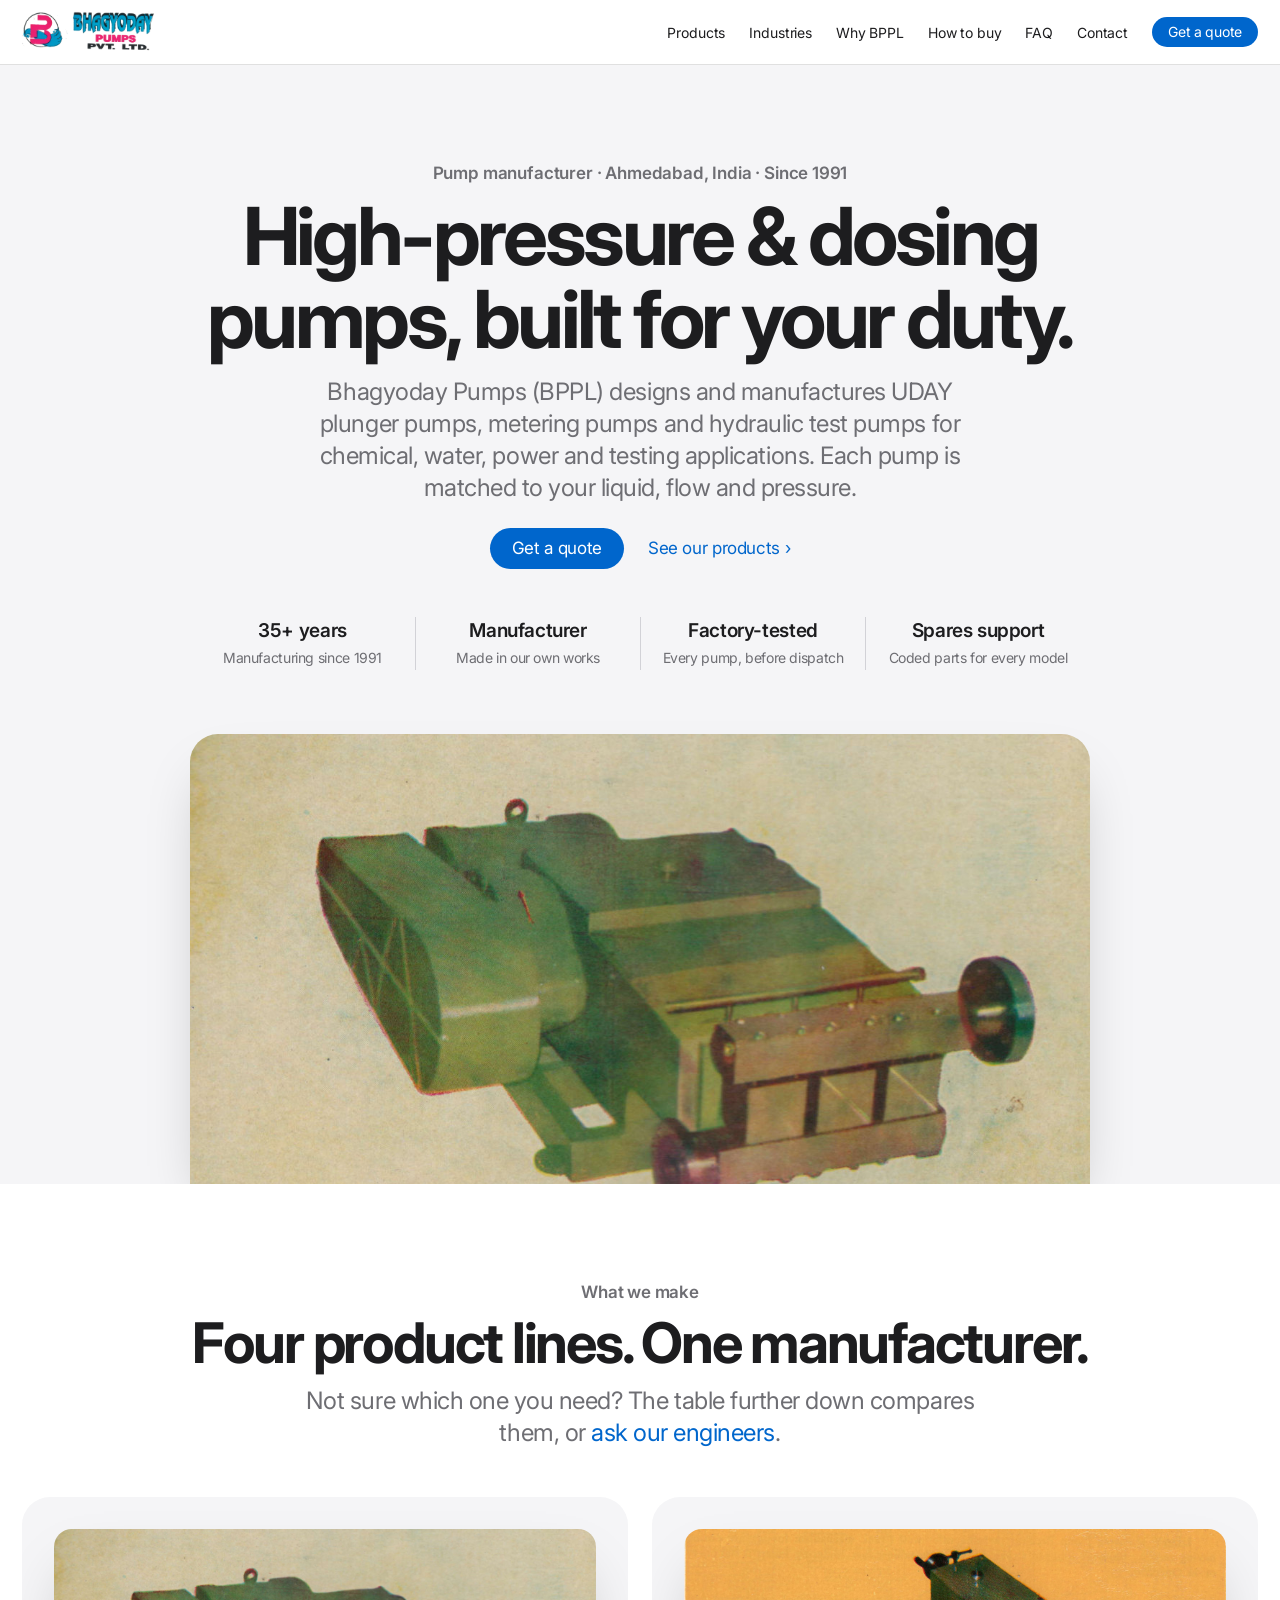
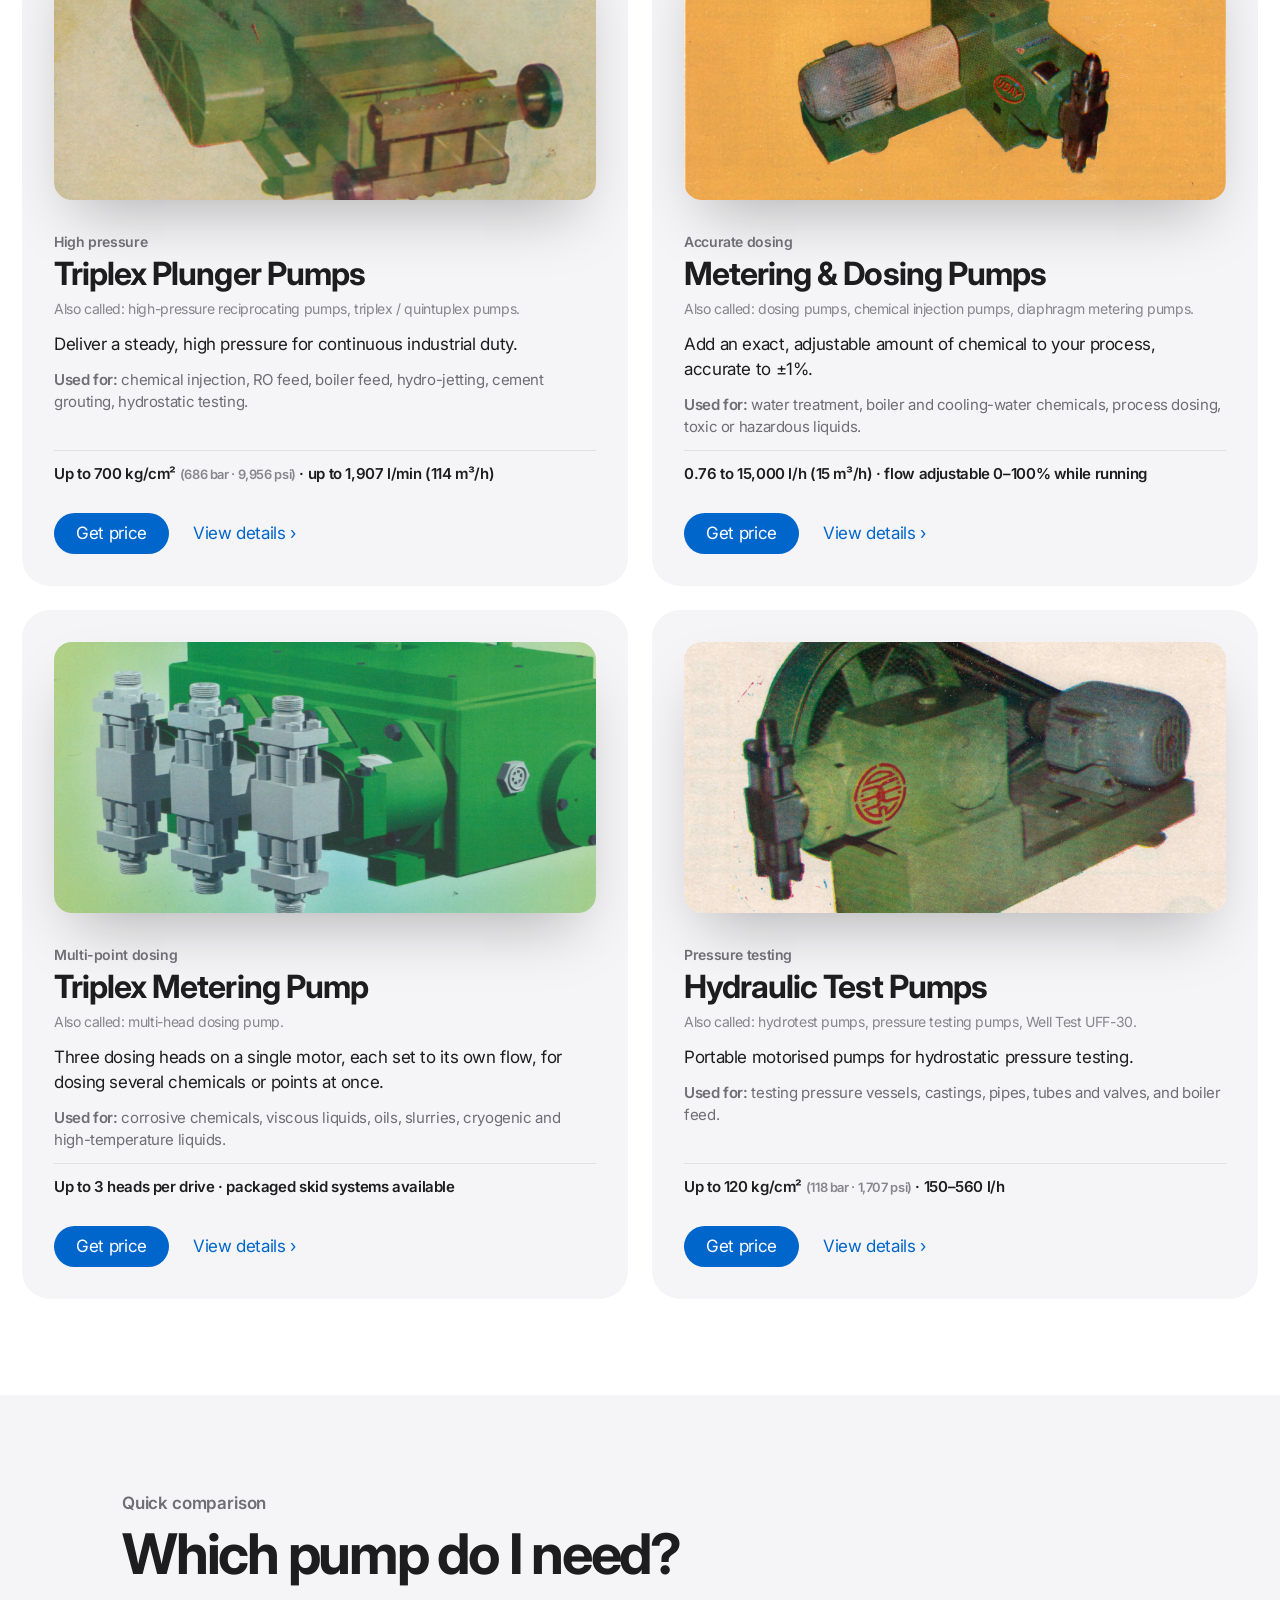
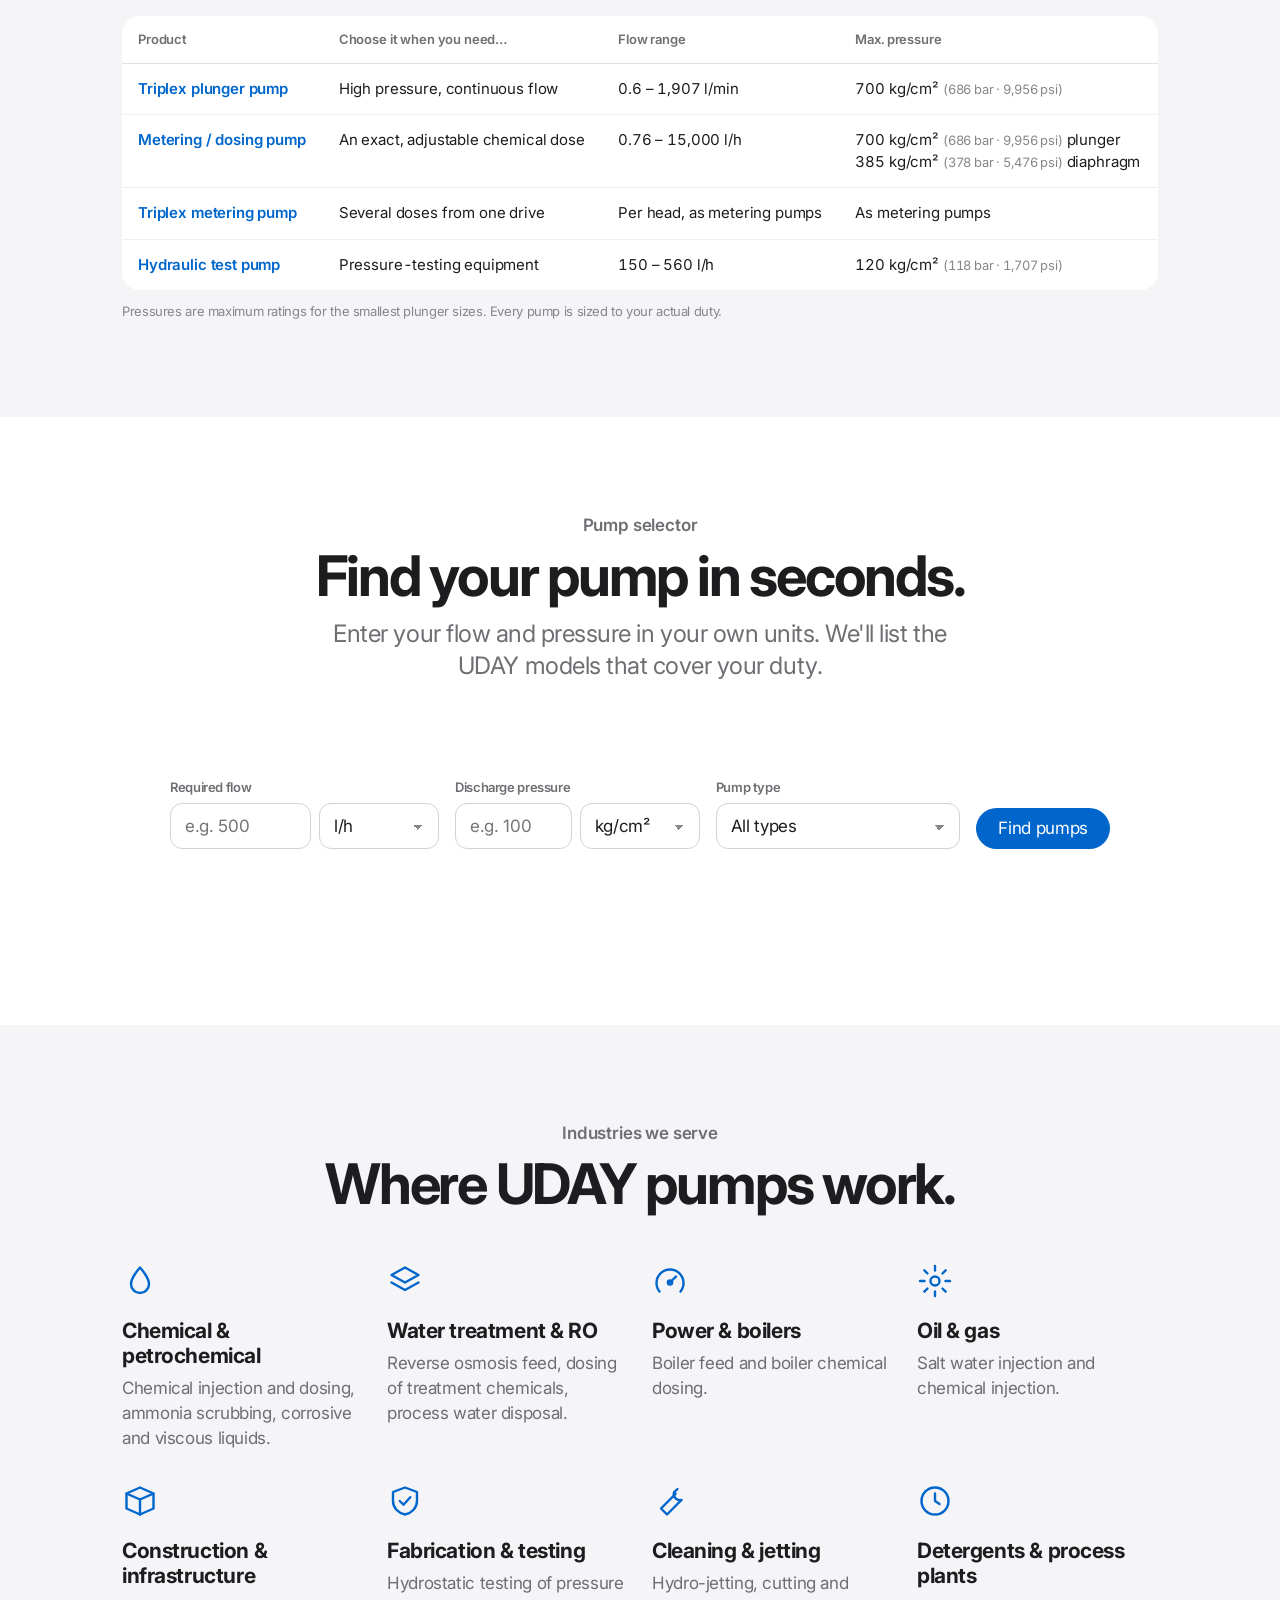
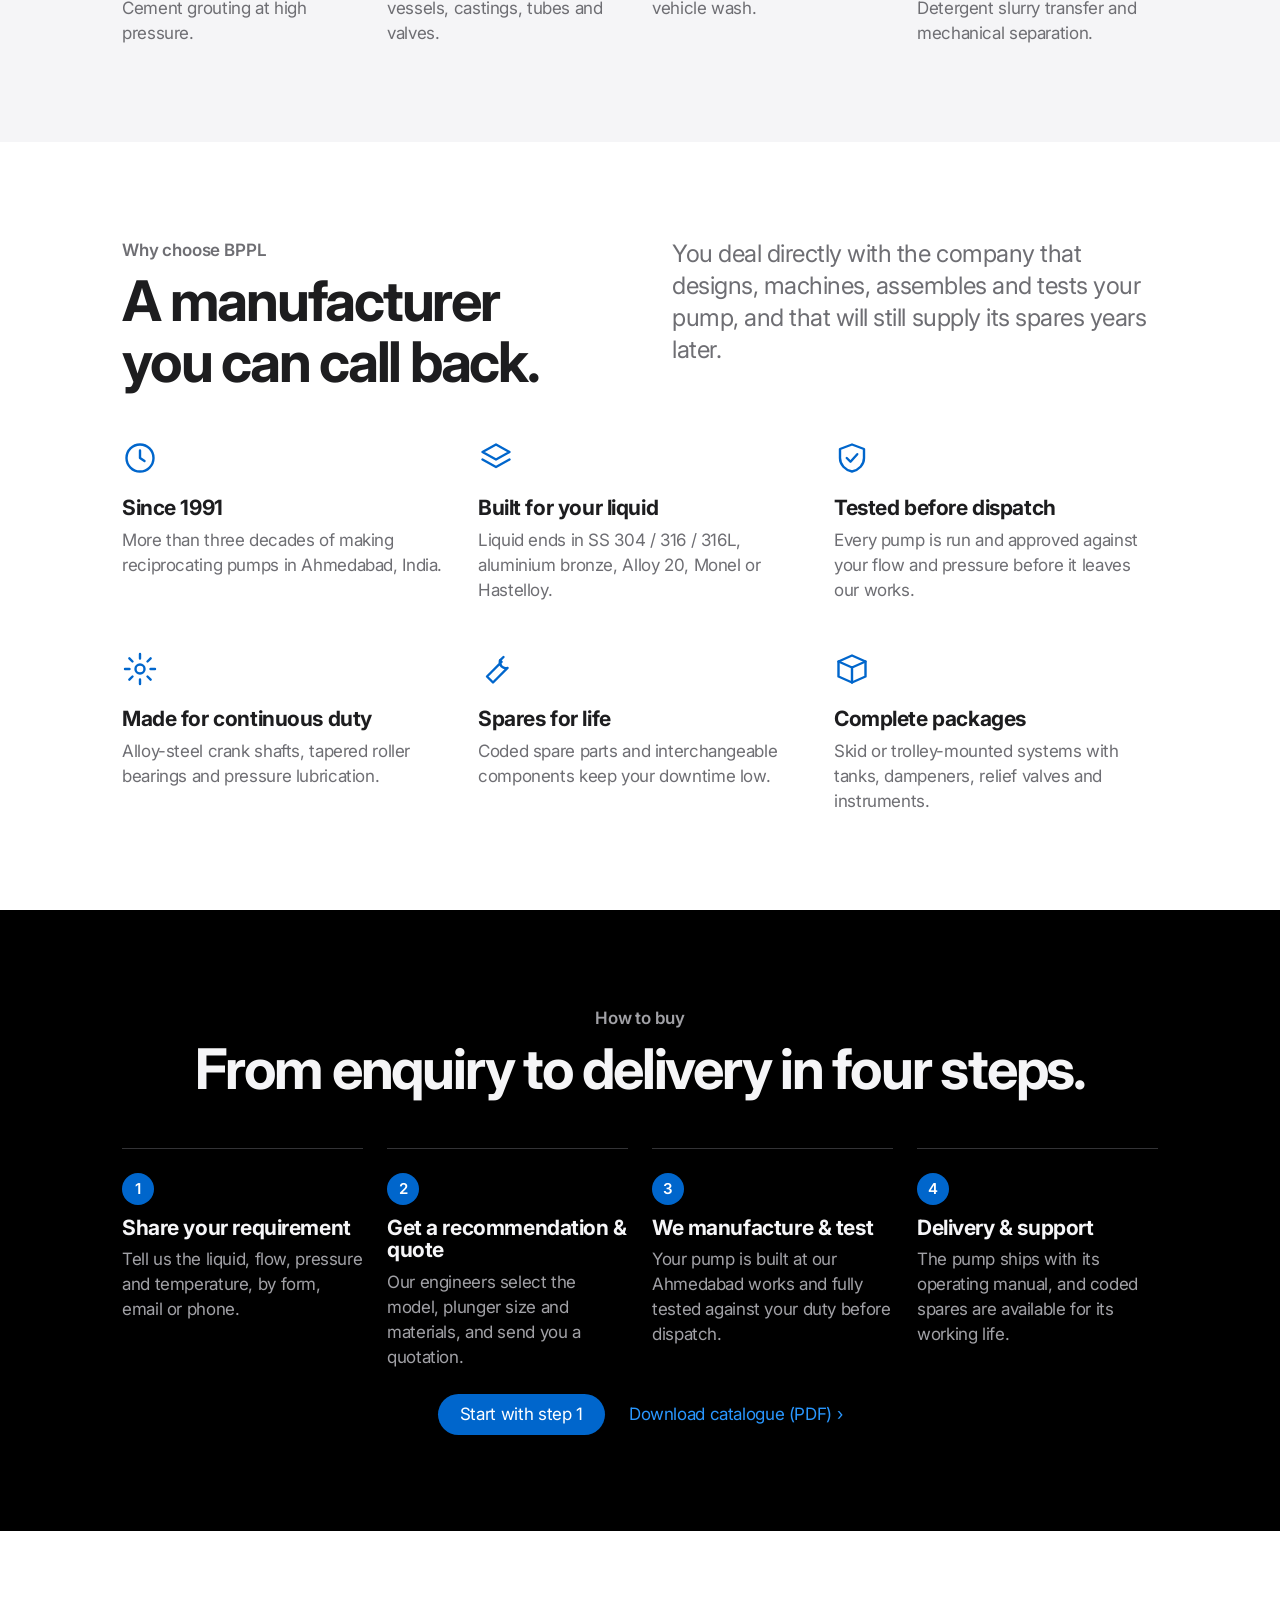
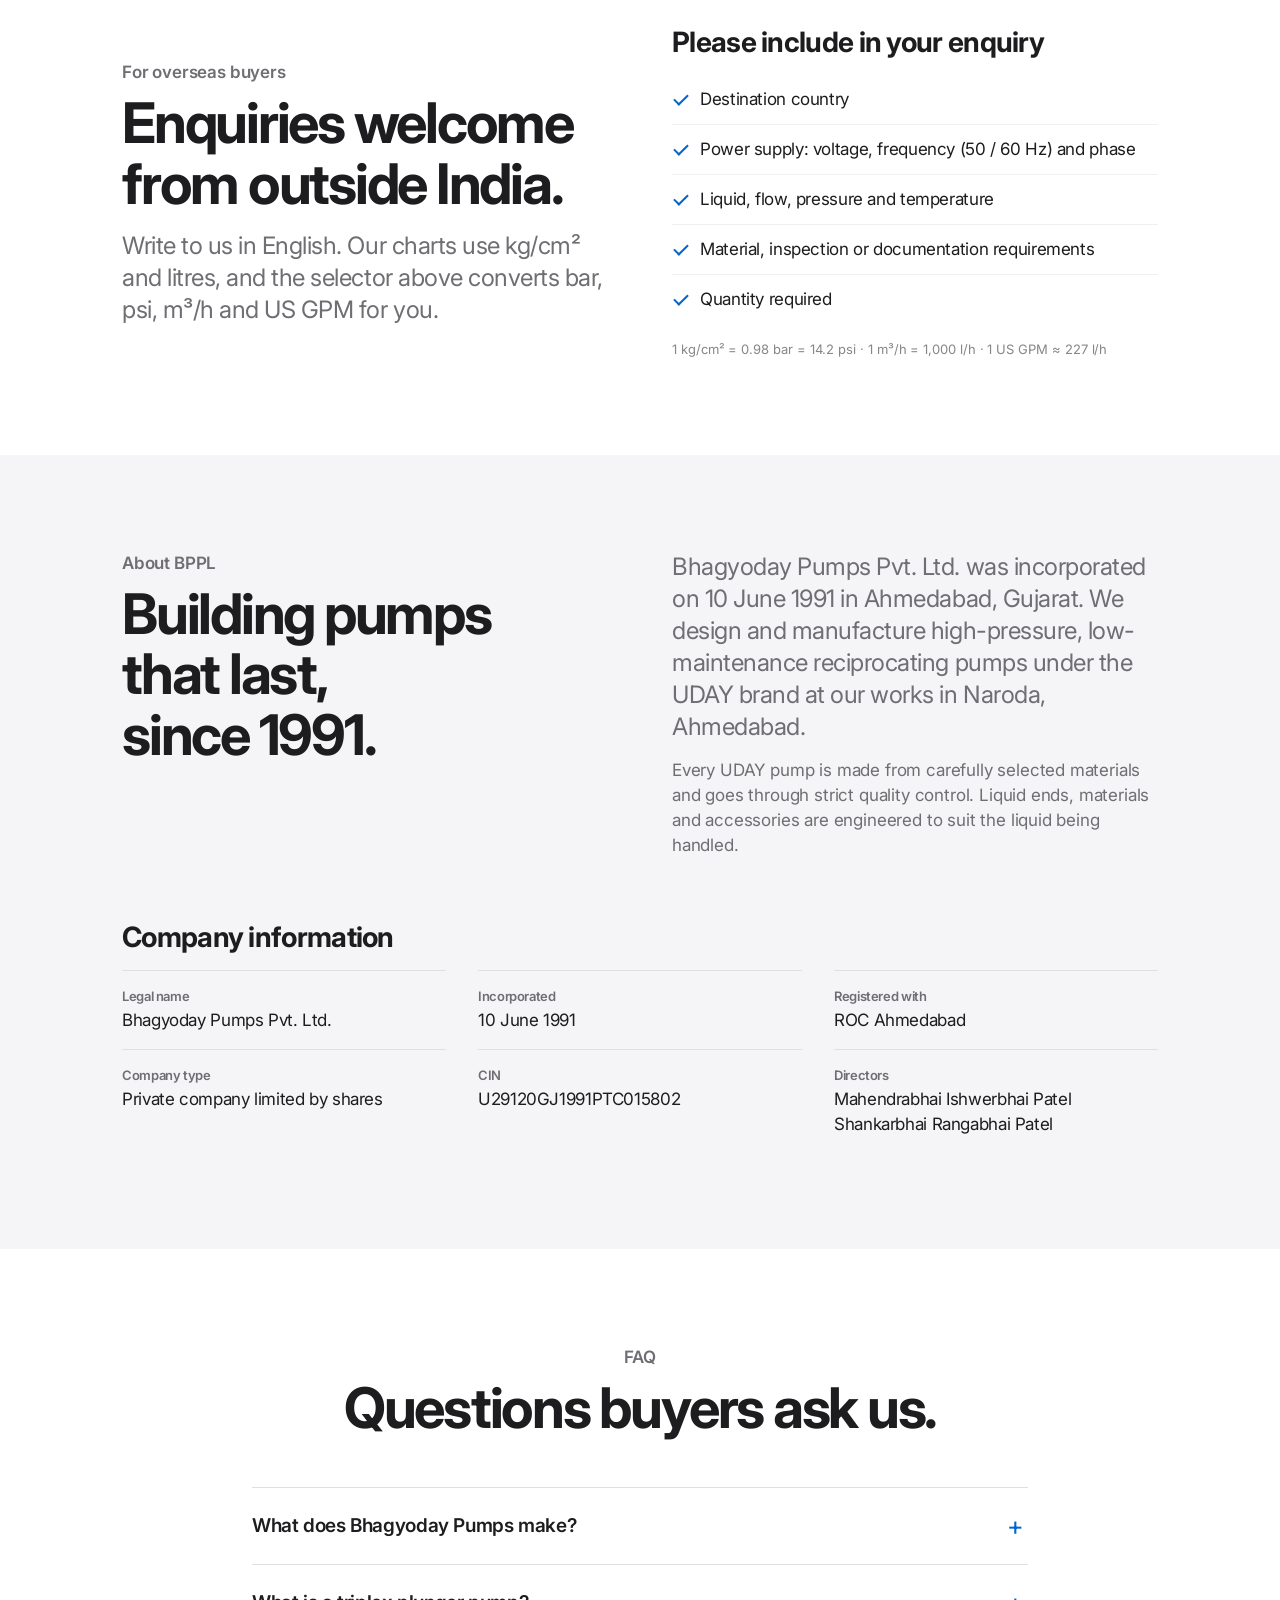
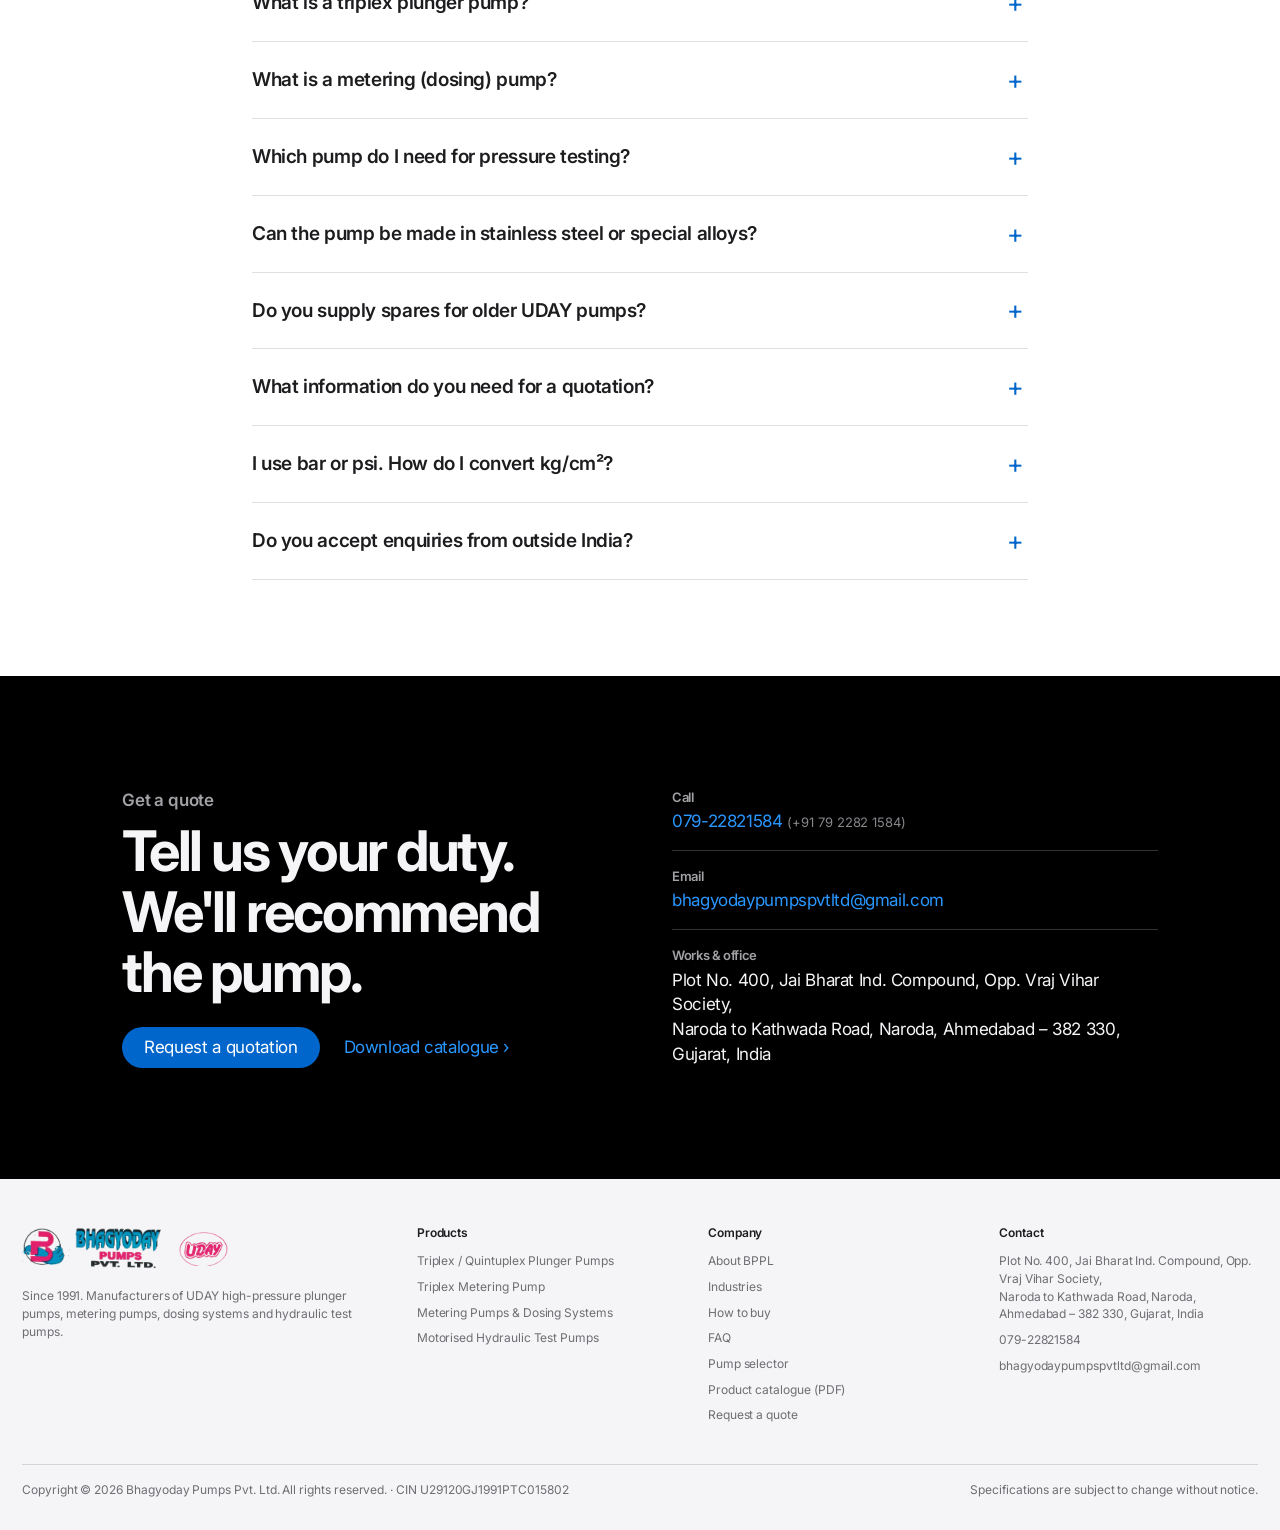
==== index.html @ a39ee4f6 "Add files via upload" ====
<!doctype html>
<html lang="en"><head>
<meta charset="utf-8"><meta name="viewport" content="width=device-width,initial-scale=1">
<title>Bhagyoday Pumps | Triplex Plunger, Dosing & Hydraulic Test Pump Manufacturer, Ahmedabad, India</title>
<meta name="description" content="Bhagyoday Pumps Pvt. Ltd. (since 1991) manufactures UDAY high-pressure triplex plunger pumps, metering / dosing pumps, dosing systems and hydraulic test pumps in Ahmedabad, India. Get a quote.">
<meta property="og:title" content="Bhagyoday Pumps | Triplex Plunger, Dosing & Hydraulic Test Pump Manufacturer, Ahmedabad, India"><meta property="og:description" content="Bhagyoday Pumps Pvt. Ltd. (since 1991) manufactures UDAY high-pressure triplex plunger pumps, metering / dosing pumps, dosing systems and hydraulic test pumps in Ahmedabad, India. Get a quote.">
<meta property="og:image" content="triplex_photo.jpg">
<link rel="icon" href="logo_uday.png">
<link rel="preconnect" href="https://fonts.googleapis.com"><link rel="preconnect" href="https://fonts.gstatic.com" crossorigin>
<link href="https://fonts.googleapis.com/css2?family=Inter:wght@400;600;700&display=swap" rel="stylesheet">
<link rel="stylesheet" href="styles.css">
<script>document.documentElement.classList.add("js")</script>
</head><body>
<nav class="nav" aria-label="Main"><div class="in">
<a class="brand" href="index.html" aria-label="Bhagyoday Pumps Pvt. Ltd. home"><img src="logo_bppl.png" alt="Bhagyoday Pumps Pvt. Ltd." width="134" height="42"></a>
<button class="menu-btn" aria-label="Menu" aria-expanded="false" aria-controls="menu"><svg width="22" height="22" viewBox="0 0 24 24" fill="none" stroke="currentColor" stroke-width="1.8" stroke-linecap="round"><path d="M4 8h16M4 16h16"/></svg></button>
<ul id="menu"><li><a href="index.html#products">Products</a></li><li><a href="index.html#industries">Industries</a></li><li><a href="index.html#why">Why BPPL</a></li><li><a href="index.html#how">How to buy</a></li><li><a href="index.html#faq">FAQ</a></li><li><a href="contact.html">Contact</a></li></ul>
<a class="btn cta-desk" href="contact.html">Get a quote</a>
</div></nav>
<main>
<section class="hero"><div class="wrap">
  <p class="eyebrow">Pump manufacturer · Ahmedabad, India · Since 1991</p>
  <h1 class="display balance">High-pressure &amp; dosing pumps, built for your duty.</h1>
  <p class="lead">Bhagyoday Pumps (BPPL) designs and manufactures UDAY plunger pumps, metering pumps and hydraulic test pumps
  for chemical, water, power and testing applications. Each pump is matched to your liquid, flow and pressure.</p>
  <div class="ctas" style="justify-content:center"><a class="btn" href="contact.html">Get a quote</a><a class="link" href="#products">See our products</a></div>
  <ul class="trust">
    <li><b>35+ years</b><span>Manufacturing since 1991</span></li>
    <li><b>Manufacturer</b><span>Made in our own works</span></li>
    <li><b>Factory-tested</b><span>Every pump, before dispatch</span></li>
    <li><b>Spares support</b><span>Coded parts for every model</span></li>
  </ul>
</div>
<div class="hero-img"><img src="triplex_photo.jpg" alt="UDAY high-pressure triplex plunger pump made by Bhagyoday Pumps" fetchpriority="high"></div>
</section>

<section class="pad" id="products"><div class="wrap-wide">
  <div class="center reveal"><p class="eyebrow">What we make</p><h2 class="h1">Four product lines. One manufacturer.</h2>
  <p class="lead" style="margin:12px auto 0;max-width:700px">Not sure which one you need? The table further down compares them, or <a href="contact.html">ask our engineers</a>.</p></div>
  <div class="pcards">
    <article class="pcard reveal">
  <a class="pimg" href="triplex-plunger-pumps.html"><img src="triplex_photo.jpg" alt="UDAY triplex plunger pump" loading="lazy"></a>
  <div class="pbody">
    <p class="ptag">High pressure</p>
    <h3>Triplex Plunger Pumps</h3>
    <p class="plain">Also called: high-pressure reciprocating pumps, triplex / quintuplex pumps.</p>
    <p>Deliver a steady, high pressure for continuous industrial duty.</p>
    <p class="uses"><b>Used for:</b> chemical injection, RO feed, boiler feed, hydro-jetting, cement grouting, hydrostatic testing.</p>
    <p class="range">Up to 700 kg/cm² <span class='conv'>(686 bar · 9,956 psi)</span> · up to 1,907 l/min (114 m³/h)</p>
    <div class="ctas"><a class="btn" href="contact.html?product=triplex">Get price</a><a class="link" href="triplex-plunger-pumps.html">View details</a></div>
  </div>
</article>
    <article class="pcard reveal">
  <a class="pimg" href="metering-pumps.html"><img src="metering_photo.jpg" alt="UDAY metering pump" loading="lazy"></a>
  <div class="pbody">
    <p class="ptag">Accurate dosing</p>
    <h3>Metering &amp; Dosing Pumps</h3>
    <p class="plain">Also called: dosing pumps, chemical injection pumps, diaphragm metering pumps.</p>
    <p>Add an exact, adjustable amount of chemical to your process, accurate to ±1%.</p>
    <p class="uses"><b>Used for:</b> water treatment, boiler and cooling-water chemicals, process dosing, toxic or hazardous liquids.</p>
    <p class="range">0.76 to 15,000 l/h (15 m³/h) · flow adjustable 0–100% while running</p>
    <div class="ctas"><a class="btn" href="contact.html?product=metering">Get price</a><a class="link" href="metering-pumps.html">View details</a></div>
  </div>
</article>
    <article class="pcard reveal">
  <a class="pimg" href="triplex-metering-pump.html"><img src="tm_render.jpg" alt="UDAY triplex metering pump" loading="lazy"></a>
  <div class="pbody">
    <p class="ptag">Multi-point dosing</p>
    <h3>Triplex Metering Pump</h3>
    <p class="plain">Also called: multi-head dosing pump.</p>
    <p>Three dosing heads on a single motor, each set to its own flow, for dosing several chemicals or points at once.</p>
    <p class="uses"><b>Used for:</b> corrosive chemicals, viscous liquids, oils, slurries, cryogenic and high-temperature liquids.</p>
    <p class="range">Up to 3 heads per drive · packaged skid systems available</p>
    <div class="ctas"><a class="btn" href="contact.html?product=triplex-metering">Get price</a><a class="link" href="triplex-metering-pump.html">View details</a></div>
  </div>
</article>
    <article class="pcard reveal">
  <a class="pimg" href="hydraulic-test-pumps.html"><img src="hyd_photo.jpg" alt="UFF-30 motorised hydraulic test pump" loading="lazy"></a>
  <div class="pbody">
    <p class="ptag">Pressure testing</p>
    <h3>Hydraulic Test Pumps</h3>
    <p class="plain">Also called: hydrotest pumps, pressure testing pumps, Well Test UFF-30.</p>
    <p>Portable motorised pumps for hydrostatic pressure testing.</p>
    <p class="uses"><b>Used for:</b> testing pressure vessels, castings, pipes, tubes and valves, and boiler feed.</p>
    <p class="range">Up to 120 kg/cm² <span class='conv'>(118 bar · 1,707 psi)</span> · 150–560 l/h</p>
    <div class="ctas"><a class="btn" href="contact.html?product=test-pump">Get price</a><a class="link" href="hydraulic-test-pumps.html">View details</a></div>
  </div>
</article>
  </div>
</div></section>

<section class="tile parch pad" id="compare"><div class="wrap">
  <div class="reveal"><p class="eyebrow">Quick comparison</p><h2 class="h1">Which pump do I need?</h2></div>
  <div class="table-wrap reveal"><table class="spec compare">
    <thead><tr><th>Product</th><th>Choose it when you need…</th><th>Flow range</th><th>Max. pressure</th></tr></thead>
    <tbody>
      <tr><td><a href="triplex-plunger-pumps.html"><b>Triplex plunger pump</b></a></td><td>High pressure, continuous flow</td><td>0.6 – 1,907 l/min</td><td>700 kg/cm² <span class='conv'>(686 bar · 9,956 psi)</span></td></tr>
      <tr><td><a href="metering-pumps.html"><b>Metering / dosing pump</b></a></td><td>An exact, adjustable chemical dose</td><td>0.76 – 15,000 l/h</td><td>700 kg/cm² <span class='conv'>(686 bar · 9,956 psi)</span> plunger<br>385 kg/cm² <span class='conv'>(378 bar · 5,476 psi)</span> diaphragm</td></tr>
      <tr><td><a href="triplex-metering-pump.html"><b>Triplex metering pump</b></a></td><td>Several doses from one drive</td><td>Per head, as metering pumps</td><td>As metering pumps</td></tr>
      <tr><td><a href="hydraulic-test-pumps.html"><b>Hydraulic test pump</b></a></td><td>Pressure-testing equipment</td><td>150 – 560 l/h</td><td>120 kg/cm² <span class='conv'>(118 bar · 1,707 psi)</span></td></tr>
    </tbody></table></div>
  <p class="table-note">Pressures are maximum ratings for the smallest plunger sizes. Every pump is sized to your actual duty.</p>
</div></section>

<section class="pad" id="selector"><div class="wrap">
  <div class="center reveal"><p class="eyebrow">Pump selector</p><h2 class="h1">Find your pump in seconds.</h2>
  <p class="lead" style="margin:12px auto 0;max-width:640px">Enter your flow and pressure in your own units. We'll list the UDAY models that cover your duty.</p></div>
  <div class="selector reveal">
    <form class="sel-form" id="selForm" onsubmit="return false">
      <div><label class="f" for="q">Required flow</label><div class="unit-row"><input class="input" id="q" type="number" min="0" step="any" inputmode="decimal" placeholder="e.g. 500">
        <select class="input" id="qu" aria-label="Flow unit"><option value="lph">l/h</option><option value="lpm">l/min</option><option value="m3h">m³/h</option><option value="gpm">US GPM</option></select></div></div>
      <div><label class="f" for="p">Discharge pressure</label><div class="unit-row"><input class="input" id="p" type="number" min="0" step="any" inputmode="decimal" placeholder="e.g. 100">
        <select class="input" id="pu" aria-label="Pressure unit"><option value="kg">kg/cm²</option><option value="bar">bar</option><option value="psi">psi</option></select></div></div>
      <div><label class="f" for="fam">Pump type</label><select class="input" id="fam"><option value="">All types</option>
        <option>Triplex plunger pump</option><option>Metering pump</option><option>Hydraulic test pump</option></select></div>
      <div><button class="btn" id="go" type="submit">Find pumps</button></div>
    </form>
    <div class="results" id="results" aria-live="polite"></div>
  </div>
</div></section>

<section class="tile parch pad" id="industries"><div class="wrap">
  <div class="center reveal"><p class="eyebrow">Industries we serve</p><h2 class="h1">Where UDAY pumps work.</h2></div>
  <div class="features four"><div class="reveal"><svg class="ico" viewBox="0 0 24 24" fill="none" stroke="currentColor" stroke-width="1.6" stroke-linecap="round" stroke-linejoin="round" aria-hidden="true"><path d="M12 3s6 6.5 6 11a6 6 0 0 1-12 0c0-4.5 6-11 6-11z"/></svg><h3>Chemical &amp; petrochemical</h3><p>Chemical injection and dosing, ammonia scrubbing, corrosive and viscous liquids.</p></div><div class="reveal"><svg class="ico" viewBox="0 0 24 24" fill="none" stroke="currentColor" stroke-width="1.6" stroke-linecap="round" stroke-linejoin="round" aria-hidden="true"><path d="M12 3l9 5-9 5-9-5z"/><path d="M3 13l9 5 9-5"/></svg><h3>Water treatment &amp; RO</h3><p>Reverse osmosis feed, dosing of treatment chemicals, process water disposal.</p></div><div class="reveal"><svg class="ico" viewBox="0 0 24 24" fill="none" stroke="currentColor" stroke-width="1.6" stroke-linecap="round" stroke-linejoin="round" aria-hidden="true"><path d="M5 19a9 9 0 1 1 14 0"/><path d="M12 13l4-4"/><circle cx="12" cy="13" r="1.4"/></svg><h3>Power &amp; boilers</h3><p>Boiler feed and boiler chemical dosing.</p></div><div class="reveal"><svg class="ico" viewBox="0 0 24 24" fill="none" stroke="currentColor" stroke-width="1.6" stroke-linecap="round" stroke-linejoin="round" aria-hidden="true"><circle cx="12" cy="12" r="3"/><path d="M12 2v3M12 19v3M2 12h3M19 12h3M4.9 4.9l2.1 2.1M17 17l2.1 2.1M4.9 19.1L7 17M17 7l2.1-2.1"/></svg><h3>Oil &amp; gas</h3><p>Salt water injection and chemical injection.</p></div><div class="reveal"><svg class="ico" viewBox="0 0 24 24" fill="none" stroke="currentColor" stroke-width="1.6" stroke-linecap="round" stroke-linejoin="round" aria-hidden="true"><path d="M3 7l9-4 9 4v10l-9 4-9-4z"/><path d="M3 7l9 4 9-4M12 11v10"/></svg><h3>Construction &amp; infrastructure</h3><p>Cement grouting at high pressure.</p></div><div class="reveal"><svg class="ico" viewBox="0 0 24 24" fill="none" stroke="currentColor" stroke-width="1.6" stroke-linecap="round" stroke-linejoin="round" aria-hidden="true"><path d="M12 3l8 3v6c0 4.5-3.4 8-8 9-4.6-1-8-4.5-8-9V6z"/><path d="M8.5 12l2.5 2.5 4.5-5"/></svg><h3>Fabrication &amp; testing</h3><p>Hydrostatic testing of pressure vessels, castings, tubes and valves.</p></div><div class="reveal"><svg class="ico" viewBox="0 0 24 24" fill="none" stroke="currentColor" stroke-width="1.6" stroke-linecap="round" stroke-linejoin="round" aria-hidden="true"><path d="M14.7 6.3a4 4 0 0 0 5 5L13 18l-3 3-4-4 3-3 6.7-6.7z"/><path d="M14.7 6.3L17 4"/></svg><h3>Cleaning &amp; jetting</h3><p>Hydro-jetting, cutting and vehicle wash.</p></div><div class="reveal"><svg class="ico" viewBox="0 0 24 24" fill="none" stroke="currentColor" stroke-width="1.6" stroke-linecap="round" stroke-linejoin="round" aria-hidden="true"><circle cx="12" cy="12" r="9"/><path d="M12 7v5l3 2"/></svg><h3>Detergents &amp; process plants</h3><p>Detergent slurry transfer and mechanical separation.</p></div></div>
</div></section>

<section class="pad" id="why"><div class="wrap">
  <div class="split top">
    <div class="reveal"><p class="eyebrow">Why choose BPPL</p><h2 class="h1">A manufacturer you can call back.</h2></div>
    <div class="reveal"><p class="lead">You deal directly with the company that designs, machines, assembles and tests your pump, and that will still supply its spares years later.</p></div>
  </div>
  <div class="features"><div class="reveal"><svg class="ico" viewBox="0 0 24 24" fill="none" stroke="currentColor" stroke-width="1.6" stroke-linecap="round" stroke-linejoin="round" aria-hidden="true"><circle cx="12" cy="12" r="9"/><path d="M12 7v5l3 2"/></svg><h3>Since 1991</h3><p>More than three decades of making reciprocating pumps in Ahmedabad, India.</p></div><div class="reveal"><svg class="ico" viewBox="0 0 24 24" fill="none" stroke="currentColor" stroke-width="1.6" stroke-linecap="round" stroke-linejoin="round" aria-hidden="true"><path d="M12 3l9 5-9 5-9-5z"/><path d="M3 13l9 5 9-5"/></svg><h3>Built for your liquid</h3><p>Liquid ends in SS 304 / 316 / 316L, aluminium bronze, Alloy 20, Monel or Hastelloy.</p></div><div class="reveal"><svg class="ico" viewBox="0 0 24 24" fill="none" stroke="currentColor" stroke-width="1.6" stroke-linecap="round" stroke-linejoin="round" aria-hidden="true"><path d="M12 3l8 3v6c0 4.5-3.4 8-8 9-4.6-1-8-4.5-8-9V6z"/><path d="M8.5 12l2.5 2.5 4.5-5"/></svg><h3>Tested before dispatch</h3><p>Every pump is run and approved against your flow and pressure before it leaves our works.</p></div><div class="reveal"><svg class="ico" viewBox="0 0 24 24" fill="none" stroke="currentColor" stroke-width="1.6" stroke-linecap="round" stroke-linejoin="round" aria-hidden="true"><circle cx="12" cy="12" r="3"/><path d="M12 2v3M12 19v3M2 12h3M19 12h3M4.9 4.9l2.1 2.1M17 17l2.1 2.1M4.9 19.1L7 17M17 7l2.1-2.1"/></svg><h3>Made for continuous duty</h3><p>Alloy-steel crank shafts, tapered roller bearings and pressure lubrication.</p></div><div class="reveal"><svg class="ico" viewBox="0 0 24 24" fill="none" stroke="currentColor" stroke-width="1.6" stroke-linecap="round" stroke-linejoin="round" aria-hidden="true"><path d="M14.7 6.3a4 4 0 0 0 5 5L13 18l-3 3-4-4 3-3 6.7-6.7z"/><path d="M14.7 6.3L17 4"/></svg><h3>Spares for life</h3><p>Coded spare parts and interchangeable components keep your downtime low.</p></div><div class="reveal"><svg class="ico" viewBox="0 0 24 24" fill="none" stroke="currentColor" stroke-width="1.6" stroke-linecap="round" stroke-linejoin="round" aria-hidden="true"><path d="M3 7l9-4 9 4v10l-9 4-9-4z"/><path d="M3 7l9 4 9-4M12 11v10"/></svg><h3>Complete packages</h3><p>Skid or trolley-mounted systems with tanks, dampeners, relief valves and instruments.</p></div></div>
</div></section>

<section class="tile dark pad" id="how"><div class="wrap">
  <div class="center reveal"><p class="eyebrow">How to buy</p><h2 class="h1">From enquiry to delivery in four steps.</h2></div>
  <ol class="steps"><li class="reveal"><span class="n">1</span><h3>Share your requirement</h3><p>Tell us the liquid, flow, pressure and temperature, by form, email or phone.</p></li><li class="reveal"><span class="n">2</span><h3>Get a recommendation &amp; quote</h3><p>Our engineers select the model, plunger size and materials, and send you a quotation.</p></li><li class="reveal"><span class="n">3</span><h3>We manufacture &amp; test</h3><p>Your pump is built at our Ahmedabad works and fully tested against your duty before dispatch.</p></li><li class="reveal"><span class="n">4</span><h3>Delivery &amp; support</h3><p>The pump ships with its operating manual, and coded spares are available for its working life.</p></li></ol>
  <div class="ctas" style="justify-content:center"><a class="btn" href="contact.html">Start with step 1</a><a class="link" href="BPPL-Product-Catalogue.pdf" download>Download catalogue (PDF)</a></div>
</div></section>

<section class="pad" id="international"><div class="wrap"><div class="split">
  <div class="reveal"><p class="eyebrow">For overseas buyers</p><h2 class="h1">Enquiries welcome from outside India.</h2>
  <p class="lead" style="margin-top:16px">Write to us in English. Our charts use kg/cm² and litres, and the selector above converts bar, psi, m³/h and US GPM for you.</p></div>
  <div class="reveal"><h3 class="h3">Please include in your enquiry</h3>
  <ul class="ticks"><li>Destination country</li><li>Power supply: voltage, frequency (50 / 60 Hz) and phase</li><li>Liquid, flow, pressure and temperature</li><li>Material, inspection or documentation requirements</li><li>Quantity required</li></ul>
  <p class="small" style="margin-top:16px">1 kg/cm² = 0.98 bar = 14.2 psi · 1 m³/h = 1,000 l/h · 1 US GPM ≈ 227 l/h</p></div>
</div></div></section>

<section class="tile parch pad" id="about"><div class="wrap">
  <div class="split top">
    <div class="reveal"><p class="eyebrow">About BPPL</p><h2 class="h1">Building pumps that last,<br>since 1991.</h2></div>
    <div class="reveal"><p class="lead">Bhagyoday Pumps Pvt. Ltd. was incorporated on 10 June 1991 in Ahmedabad, Gujarat. We design and manufacture high-pressure, low-maintenance reciprocating pumps under the UDAY brand at our works in Naroda, Ahmedabad.</p>
    <p class="body-2" style="margin-top:16px;font-size:17px">Every UDAY pump is made from carefully selected materials and goes through strict quality control. Liquid ends, materials and accessories are engineered to suit the liquid being handled.</p></div>
  </div>
  <h3 class="h3 reveal" style="margin-top:64px">Company information</h3>
  <dl class="facts reveal">
    <div><dt>Legal name</dt><dd>Bhagyoday Pumps Pvt. Ltd.</dd></div>
    <div><dt>Incorporated</dt><dd>10 June 1991</dd></div>
    <div><dt>Registered with</dt><dd>ROC Ahmedabad</dd></div>
    <div><dt>Company type</dt><dd>Private company limited by shares</dd></div>
    <div><dt>CIN</dt><dd>U29120GJ1991PTC015802</dd></div>
    <div><dt>Directors</dt><dd>Mahendrabhai Ishwerbhai Patel<br>Shankarbhai Rangabhai Patel</dd></div>
  </dl>
</div></section>

<section class="pad" id="faq"><div class="wrap narrow">
  <div class="center reveal"><p class="eyebrow">FAQ</p><h2 class="h1">Questions buyers ask us.</h2></div>
  <div class="faq reveal"><details><summary>What does Bhagyoday Pumps make?</summary><p>We manufacture reciprocating pumps under the UDAY brand: high-pressure triplex and quintuplex plunger pumps, metering (dosing) pumps and complete dosing systems, diaphragm pumps, fix-flow pumps and motorised hydraulic test pumps. We have been making them in Ahmedabad, India since 1991.</p></details><details><summary>What is a triplex plunger pump?</summary><p>A positive-displacement pump with three plungers driven by a crank shaft. It delivers a steady, high pressure (up to 700 kg/cm² / 686 bar in our range), which suits injection, jetting, RO feed, boiler feed and hydrostatic testing.</p></details><details><summary>What is a metering (dosing) pump?</summary><p>A pump that delivers an exact, adjustable volume of liquid, typically a chemical added to a process. On UDAY metering pumps you can set the flow anywhere from 0 to 100% while the pump is running, with accuracy within ±1%.</p></details><details><summary>Which pump do I need for pressure testing?</summary><p>For hydrostatic testing of vessels, pipes, castings and valves up to 120 kg/cm² (118 bar), choose the UFF-30 motorised hydraulic test pump. For higher test pressures, a triplex plunger pump is the right choice. Tell us your test pressure and volume.</p></details><details><summary>Can the pump be made in stainless steel or special alloys?</summary><p>Yes. Liquid ends are available in SS 304, SS 316, SS 316L and aluminium bronze as standard, and in Alloy 20, Monel or Hastelloy for special duties. Diaphragm heads are available for toxic or hazardous liquids.</p></details><details><summary>Do you supply spares for older UDAY pumps?</summary><p>Yes. Every UDAY part has a part code. Send us the pump model, or a photo of its name plate, and the part you need.</p></details><details><summary>What information do you need for a quotation?</summary><p>Liquid handled, flow rate, discharge pressure, suction conditions, operating temperature, material preference, and power supply (voltage and frequency). Our engineers will recommend the model and send a quotation.</p></details><details><summary>I use bar or psi. How do I convert kg/cm²?</summary><p>1 kg/cm² = 0.98 bar = 14.2 psi. For example, 100 kg/cm² ≈ 98 bar ≈ 1,422 psi. For flow: 1 m³/h = 1,000 l/h, and 1 US GPM ≈ 227 l/h. You can enter bar, psi, m³/h or GPM directly in the pump selector.</p></details><details><summary>Do you accept enquiries from outside India?</summary><p>Yes, we welcome enquiries from overseas buyers. Tell us your destination country, power supply and any inspection or documentation requirements, and we will reply with a technical offer.</p></details></div>
</div></section>

<section class="tile dark pad"><div class="wrap">
  <div class="split">
    <div class="reveal"><p class="eyebrow">Get a quote</p><h2 class="h1">Tell us your duty. We'll recommend the pump.</h2>
      <div class="ctas"><a class="btn" href="contact.html">Request a quotation</a><a class="link" href="BPPL-Product-Catalogue.pdf" download>Download catalogue</a></div></div>
    <ul class="contact-list reveal">
      <li><span class="k">Call</span><a href="tel:+917922821584">079-22821584</a> <span class="small">(+91 79 2282 1584)</span></li>
      <li><span class="k">Email</span><a href="mailto:bhagyodaypumpspvtltd@gmail.com">bhagyodaypumpspvtltd@gmail.com</a></li>
      <li><span class="k">Works &amp; office</span>Plot No. 400, Jai Bharat Ind. Compound, Opp. Vraj Vihar Society,<br>Naroda to Kathwada Road, Naroda, Ahmedabad – 382 330, Gujarat, India</li>
    </ul>
  </div>
</div></section>
</main>
<footer class="site"><div class="wrap-wide">
<div class="cols">
  <div><div class="logos"><img src="logo_bppl.png" alt="Bhagyoday Pumps Pvt. Ltd."><img src="logo_uday.png" alt="UDAY"></div>
  <p>Since 1991. Manufacturers of UDAY high-pressure plunger pumps, metering pumps, dosing systems and hydraulic test pumps.</p></div>
  <div><h4>Products</h4><ul><li><a href="triplex-plunger-pumps.html">Triplex / Quintuplex Plunger Pumps</a></li><li><a href="triplex-metering-pump.html">Triplex Metering Pump</a></li><li><a href="metering-pumps.html">Metering Pumps & Dosing Systems</a></li><li><a href="hydraulic-test-pumps.html">Motorised Hydraulic Test Pumps</a></li></ul></div>
  <div><h4>Company</h4><ul><li><a href="index.html#about">About BPPL</a></li><li><a href="index.html#industries">Industries</a></li><li><a href="index.html#how">How to buy</a></li><li><a href="index.html#faq">FAQ</a></li><li><a href="index.html#selector">Pump selector</a></li>
  <li><a href="BPPL-Product-Catalogue.pdf" download>Product catalogue (PDF)</a></li><li><a href="contact.html">Request a quote</a></li></ul></div>
  <div><h4>Contact</h4><ul><li>Plot No. 400, Jai Bharat Ind. Compound, Opp. Vraj Vihar Society,<br>Naroda to Kathwada Road, Naroda, Ahmedabad – 382 330, Gujarat, India</li><li><a href="tel:+917922821584">079-22821584</a></li>
  <li><a href="mailto:bhagyodaypumpspvtltd@gmail.com">bhagyodaypumpspvtltd@gmail.com</a></li></ul></div>
</div>
<div class="base"><span>Copyright © <span id="yr">2026</span> Bhagyoday Pumps Pvt. Ltd. All rights reserved. · CIN U29120GJ1991PTC015802</span><span>Specifications are subject to change without notice.</span></div>
</div></footer>
<div class="mbar" role="navigation" aria-label="Quick contact"><a href="tel:+917922821584">Call</a><a href="mailto:bhagyodaypumpspvtltd@gmail.com">Email</a><a class="btn" href="contact.html">Get a quote</a></div>
<script>
(function(){
  var b=document.querySelector('.menu-btn'),m=document.getElementById('menu');
  if(b){b.addEventListener('click',function(){var o=m.classList.toggle('open');b.setAttribute('aria-expanded',o)})}
  var y=document.getElementById('yr'); if(y) y.textContent=new Date().getFullYear();
  var els=document.querySelectorAll('.reveal');
  if('IntersectionObserver' in window){var io=new IntersectionObserver(function(es){es.forEach(function(e){if(e.isIntersecting){e.target.classList.add('in');io.unobserve(e.target)}})},{rootMargin:'0px 0px -8% 0px'});els.forEach(function(e){io.observe(e)})}
  else els.forEach(function(e){e.classList.add('in')});
  document.querySelectorAll('.seg').forEach(function(seg){
    var tbl=document.getElementById(seg.dataset.for);
    seg.addEventListener('click',function(ev){var btn=ev.target.closest('button');if(!btn)return;
      seg.querySelectorAll('button').forEach(function(x){x.setAttribute('aria-pressed',x===btn)});
      var v=btn.dataset.model;tbl.querySelectorAll('tbody tr').forEach(function(r){r.hidden=!(v==='all'||r.dataset.model===v)})});
  });
})();
</script><script>
(function(){
  var DATA=[{"family": "Triplex plunger pump", "model": "UT-2500", "plunger": 10, "p": 700, "min": 36.0, "max": 156.0, "note": "100\u2013400 RPM", "href": "triplex-plunger-pumps.html#capacity"}, {"family": "Triplex plunger pump", "model": "UT-2500", "plunger": 15, "p": 340, "min": 87.0, "max": 348.0, "note": "100\u2013400 RPM", "href": "triplex-plunger-pumps.html#capacity"}, {"family": "Triplex plunger pump", "model": "UT-2500", "plunger": 20, "p": 105, "min": 150.0, "max": 600.0, "note": "100\u2013400 RPM", "href": "triplex-plunger-pumps.html#capacity"}, {"family": "Triplex plunger pump", "model": "UT-2500", "plunger": 25, "p": 125, "min": 240.0, "max": 960.0, "note": "100\u2013400 RPM", "href": "triplex-plunger-pumps.html#capacity"}, {"family": "Triplex plunger pump", "model": "UT-2500", "plunger": 30, "p": 100, "min": 318.0, "max": 1291.8, "note": "100\u2013400 RPM", "href": "triplex-plunger-pumps.html#capacity"}, {"family": "Triplex plunger pump", "model": "UT-4000", "plunger": 20, "p": 350, "min": 210.0, "max": 780.0, "note": "100\u2013400 RPM", "href": "triplex-plunger-pumps.html#capacity"}, {"family": "Triplex plunger pump", "model": "UT-4000", "plunger": 25, "p": 220, "min": 300.0, "max": 1260.0, "note": "100\u2013400 RPM", "href": "triplex-plunger-pumps.html#capacity"}, {"family": "Triplex plunger pump", "model": "UT-4000", "plunger": 30, "p": 150, "min": 450.0, "max": 1800.0, "note": "100\u2013400 RPM", "href": "triplex-plunger-pumps.html#capacity"}, {"family": "Triplex plunger pump", "model": "UT-4000", "plunger": 35, "p": 110, "min": 630.0, "max": 2520.0, "note": "100\u2013400 RPM", "href": "triplex-plunger-pumps.html#capacity"}, {"family": "Triplex plunger pump", "model": "UT-4000", "plunger": 40, "p": 85, "min": 810.0, "max": 3240.0, "note": "100\u2013400 RPM", "href": "triplex-plunger-pumps.html#capacity"}, {"family": "Triplex plunger pump", "model": "UT-5000", "plunger": 25, "p": 440, "min": 420.0, "max": 1740.0, "note": "100\u2013400 RPM", "href": "triplex-plunger-pumps.html#capacity"}, {"family": "Triplex plunger pump", "model": "UT-5000", "plunger": 30, "p": 300, "min": 630.0, "max": 2520.0, "note": "100\u2013400 RPM", "href": "triplex-plunger-pumps.html#capacity"}, {"family": "Triplex plunger pump", "model": "UT-5000", "plunger": 40, "p": 170, "min": 1110.0, "max": 4440.0, "note": "100\u2013400 RPM", "href": "triplex-plunger-pumps.html#capacity"}, {"family": "Triplex plunger pump", "model": "UT-5000", "plunger": 50, "p": 100, "min": 1740.0, "max": 6960.0, "note": "100\u2013400 RPM", "href": "triplex-plunger-pumps.html#capacity"}, {"family": "Triplex plunger pump", "model": "UT-5000", "plunger": 55, "p": 90, "min": 2130.0, "max": 8520.0, "note": "100\u2013400 RPM", "href": "triplex-plunger-pumps.html#capacity"}, {"family": "Triplex plunger pump", "model": "UT-7000", "plunger": 30, "p": 500, "min": 780.0, "max": 3180.0, "note": "100\u2013400 RPM", "href": "triplex-plunger-pumps.html#capacity"}, {"family": "Triplex plunger pump", "model": "UT-7000", "plunger": 40, "p": 270, "min": 1410.0, "max": 5700.0, "note": "100\u2013400 RPM", "href": "triplex-plunger-pumps.html#capacity"}, {"family": "Triplex plunger pump", "model": "UT-7000", "plunger": 50, "p": 180, "min": 2220.0, "max": 8880.0, "note": "100\u2013400 RPM", "href": "triplex-plunger-pumps.html#capacity"}, {"family": "Triplex plunger pump", "model": "UT-7000", "plunger": 55, "p": 150, "min": 2700.0, "max": 10800.0, "note": "100\u2013400 RPM", "href": "triplex-plunger-pumps.html#capacity"}, {"family": "Triplex plunger pump", "model": "UT-7000", "plunger": 60, "p": 120, "min": 3180.0, "max": 12720.0, "note": "100\u2013400 RPM", "href": "triplex-plunger-pumps.html#capacity"}, {"family": "Triplex plunger pump", "model": "UT-10000", "plunger": 50, "p": 300, "min": 3180.0, "max": 12720.0, "note": "100\u2013400 RPM", "href": "triplex-plunger-pumps.html#capacity"}, {"family": "Triplex plunger pump", "model": "UT-10000", "plunger": 60, "p": 235, "min": 4560.0, "max": 18240.0, "note": "100\u2013400 RPM", "href": "triplex-plunger-pumps.html#capacity"}, {"family": "Triplex plunger pump", "model": "UT-10000", "plunger": 65, "p": 198, "min": 5400.0, "max": 21600.0, "note": "100\u2013400 RPM", "href": "triplex-plunger-pumps.html#capacity"}, {"family": "Triplex plunger pump", "model": "UT-10000", "plunger": 70, "p": 170, "min": 6210.0, "max": 24840.0, "note": "100\u2013400 RPM", "href": "triplex-plunger-pumps.html#capacity"}, {"family": "Triplex plunger pump", "model": "UT-10000", "plunger": 75, "p": 150, "min": 7140.0, "max": 28560.0, "note": "100\u2013400 RPM", "href": "triplex-plunger-pumps.html#capacity"}, {"family": "Triplex plunger pump", "model": "UT-10000", "plunger": 80, "p": 132, "min": 8100.0, "max": 32400.0, "note": "100\u2013400 RPM", "href": "triplex-plunger-pumps.html#capacity"}, {"family": "Triplex plunger pump", "model": "UT-20000", "plunger": 62, "p": 200, "min": 9720.0, "max": 19500.0, "note": "100\u2013200 RPM", "href": "triplex-plunger-pumps.html#capacity"}, {"family": "Triplex plunger pump", "model": "UT-20000", "plunger": 82, "p": 180, "min": 18990.0, "max": 37980.0, "note": "100\u2013200 RPM", "href": "triplex-plunger-pumps.html#capacity"}, {"family": "Triplex plunger pump", "model": "UT-20000", "plunger": 102, "p": 160, "min": 26400.0, "max": 52800.0, "note": "100\u2013200 RPM", "href": "triplex-plunger-pumps.html#capacity"}, {"family": "Triplex plunger pump", "model": "UT-20000", "plunger": 120, "p": 140, "min": 36600.0, "max": 73200.0, "note": "100\u2013200 RPM", "href": "triplex-plunger-pumps.html#capacity"}, {"family": "Triplex plunger pump", "model": "UT-20000", "plunger": 140, "p": 120, "min": 49800.0, "max": 99600.0, "note": "100\u2013200 RPM", "href": "triplex-plunger-pumps.html#capacity"}, {"family": "Triplex plunger pump", "model": "UT-20000", "plunger": 150, "p": 100, "min": 57210.0, "max": 114420.0, "note": "100\u2013200 RPM", "href": "triplex-plunger-pumps.html#capacity"}, {"family": "Metering pump", "model": "BPPL 1125", "plunger": 3, "p": 400, "min": 0, "max": 1.13, "note": "0\u2013100% stroke adjustable", "href": "metering-pumps.html#capacity"}, {"family": "Metering pump", "model": "BPPL 1125", "plunger": 5, "p": 400, "min": 0, "max": 3.0, "note": "0\u2013100% stroke adjustable", "href": "metering-pumps.html#capacity"}, {"family": "Metering pump", "model": "BPPL 1125", "plunger": 8, "p": 238, "min": 0, "max": 8.0, "note": "0\u2013100% stroke adjustable", "href": "metering-pumps.html#capacity"}, {"family": "Metering pump", "model": "BPPL 1125", "plunger": 12, "p": 106, "min": 0, "max": 18.0, "note": "0\u2013100% stroke adjustable", "href": "metering-pumps.html#capacity"}, {"family": "Metering pump", "model": "BPPL 1125", "plunger": 20, "p": 37, "min": 0, "max": 51.0, "note": "0\u2013100% stroke adjustable", "href": "metering-pumps.html#capacity"}, {"family": "Metering pump", "model": "BPPL 1125", "plunger": 30, "p": 16, "min": 0, "max": 114.0, "note": "0\u2013100% stroke adjustable", "href": "metering-pumps.html#capacity"}, {"family": "Metering pump", "model": "BPPL 1125", "plunger": 40, "p": 9, "min": 0, "max": 203.0, "note": "0\u2013100% stroke adjustable", "href": "metering-pumps.html#capacity"}, {"family": "Metering pump", "model": "BPPL 1125", "plunger": 50, "p": 8, "min": 0, "max": 315.0, "note": "0\u2013100% stroke adjustable", "href": "metering-pumps.html#capacity"}, {"family": "Metering pump", "model": "BPPL 1125", "plunger": 55, "p": 5, "min": 0, "max": 380.0, "note": "0\u2013100% stroke adjustable", "href": "metering-pumps.html#capacity"}, {"family": "Metering pump", "model": "BPPL 1125", "plunger": 60, "p": 4, "min": 0, "max": 480.0, "note": "0\u2013100% stroke adjustable", "href": "metering-pumps.html#capacity"}, {"family": "Metering pump", "model": "BPPL 1750", "plunger": 3, "p": 700, "min": 0, "max": 1.4, "note": "0\u2013100% stroke adjustable", "href": "metering-pumps.html#capacity"}, {"family": "Metering pump", "model": "BPPL 1750", "plunger": 5, "p": 700, "min": 0, "max": 3.9, "note": "0\u2013100% stroke adjustable", "href": "metering-pumps.html#capacity"}, {"family": "Metering pump", "model": "BPPL 1750", "plunger": 8, "p": 500, "min": 0, "max": 6.75, "note": "0\u2013100% stroke adjustable", "href": "metering-pumps.html#capacity"}, {"family": "Metering pump", "model": "BPPL 1750", "plunger": 12, "p": 136, "min": 0, "max": 23.0, "note": "0\u2013100% stroke adjustable", "href": "metering-pumps.html#capacity"}, {"family": "Metering pump", "model": "BPPL 1750", "plunger": 20, "p": 85, "min": 0, "max": 63.0, "note": "0\u2013100% stroke adjustable", "href": "metering-pumps.html#capacity"}, {"family": "Metering pump", "model": "BPPL 1750", "plunger": 30, "p": 38, "min": 0, "max": 143.0, "note": "0\u2013100% stroke adjustable", "href": "metering-pumps.html#capacity"}, {"family": "Metering pump", "model": "BPPL 1750", "plunger": 42, "p": 19, "min": 0, "max": 280.0, "note": "0\u2013100% stroke adjustable", "href": "metering-pumps.html#capacity"}, {"family": "Metering pump", "model": "BPPL 1750", "plunger": 50, "p": 13, "min": 0, "max": 397.0, "note": "0\u2013100% stroke adjustable", "href": "metering-pumps.html#capacity"}, {"family": "Metering pump", "model": "BPPL 1750", "plunger": 62, "p": 7, "min": 0, "max": 645.0, "note": "0\u2013100% stroke adjustable", "href": "metering-pumps.html#capacity"}, {"family": "Metering pump", "model": "BPPL 2250", "plunger": 10, "p": 400, "min": 0, "max": 25.0, "note": "0\u2013100% stroke adjustable", "href": "metering-pumps.html#capacity"}, {"family": "Metering pump", "model": "BPPL 2250", "plunger": 12, "p": 276, "min": 0, "max": 36.0, "note": "0\u2013100% stroke adjustable", "href": "metering-pumps.html#capacity"}, {"family": "Metering pump", "model": "BPPL 2250", "plunger": 20, "p": 101, "min": 0, "max": 101.0, "note": "0\u2013100% stroke adjustable", "href": "metering-pumps.html#capacity"}, {"family": "Metering pump", "model": "BPPL 2250", "plunger": 30, "p": 44, "min": 0, "max": 228.0, "note": "0\u2013100% stroke adjustable", "href": "metering-pumps.html#capacity"}, {"family": "Metering pump", "model": "BPPL 2250", "plunger": 40, "p": 25, "min": 0, "max": 406.0, "note": "0\u2013100% stroke adjustable", "href": "metering-pumps.html#capacity"}, {"family": "Metering pump", "model": "BPPL 2250", "plunger": 50, "p": 16, "min": 0, "max": 635.0, "note": "0\u2013100% stroke adjustable", "href": "metering-pumps.html#capacity"}, {"family": "Metering pump", "model": "BPPL 2250", "plunger": 56, "p": 12, "min": 0, "max": 796.0, "note": "0\u2013100% stroke adjustable", "href": "metering-pumps.html#capacity"}, {"family": "Metering pump", "model": "BPPL 2250", "plunger": 60, "p": 11, "min": 0, "max": 914.0, "note": "0\u2013100% stroke adjustable", "href": "metering-pumps.html#capacity"}, {"family": "Metering pump", "model": "BPPL 2250", "plunger": 70, "p": 8, "min": 0, "max": 1244.0, "note": "0\u2013100% stroke adjustable", "href": "metering-pumps.html#capacity"}, {"family": "Metering pump", "model": "BPPL 2250", "plunger": 76, "p": 6, "min": 0, "max": 1466.0, "note": "0\u2013100% stroke adjustable", "href": "metering-pumps.html#capacity"}, {"family": "Metering pump", "model": "BPPL 3000", "plunger": 12, "p": 580, "min": 0, "max": 46.0, "note": "0\u2013100% stroke adjustable", "href": "metering-pumps.html#capacity"}, {"family": "Metering pump", "model": "BPPL 3000", "plunger": 16, "p": 330, "min": 0, "max": 81.0, "note": "0\u2013100% stroke adjustable", "href": "metering-pumps.html#capacity"}, {"family": "Metering pump", "model": "BPPL 3000", "plunger": 20, "p": 210, "min": 0, "max": 127.0, "note": "0\u2013100% stroke adjustable", "href": "metering-pumps.html#capacity"}, {"family": "Metering pump", "model": "BPPL 3000", "plunger": 30, "p": 90, "min": 0, "max": 286.0, "note": "0\u2013100% stroke adjustable", "href": "metering-pumps.html#capacity"}, {"family": "Metering pump", "model": "BPPL 3000", "plunger": 40, "p": 53, "min": 0, "max": 508.0, "note": "0\u2013100% stroke adjustable", "href": "metering-pumps.html#capacity"}, {"family": "Metering pump", "model": "BPPL 3000", "plunger": 50, "p": 34, "min": 0, "max": 795.0, "note": "0\u2013100% stroke adjustable", "href": "metering-pumps.html#capacity"}, {"family": "Metering pump", "model": "BPPL 3000", "plunger": 62, "p": 22, "min": 0, "max": 1222.0, "note": "0\u2013100% stroke adjustable", "href": "metering-pumps.html#capacity"}, {"family": "Metering pump", "model": "BPPL 3000", "plunger": 75, "p": 15, "min": 0, "max": 1788.0, "note": "0\u2013100% stroke adjustable", "href": "metering-pumps.html#capacity"}, {"family": "Metering pump", "model": "BPPL 3000", "plunger": 80, "p": 13, "min": 0, "max": 2034.0, "note": "0\u2013100% stroke adjustable", "href": "metering-pumps.html#capacity"}, {"family": "Metering pump", "model": "BPPL 3000", "plunger": 90, "p": 10, "min": 0, "max": 2575.0, "note": "0\u2013100% stroke adjustable", "href": "metering-pumps.html#capacity"}, {"family": "Metering pump", "model": "BPPL 3000", "plunger": 100, "p": 8, "min": 0, "max": 3180.0, "note": "0\u2013100% stroke adjustable", "href": "metering-pumps.html#capacity"}, {"family": "Metering pump", "model": "BPPL 4000", "plunger": 25, "p": 200, "min": 0, "max": 246.0, "note": "0\u2013100% stroke adjustable", "href": "metering-pumps.html#capacity"}, {"family": "Metering pump", "model": "BPPL 4000", "plunger": 30, "p": 140, "min": 0, "max": 355.0, "note": "0\u2013100% stroke adjustable", "href": "metering-pumps.html#capacity"}, {"family": "Metering pump", "model": "BPPL 4000", "plunger": 40, "p": 75, "min": 0, "max": 630.0, "note": "0\u2013100% stroke adjustable", "href": "metering-pumps.html#capacity"}, {"family": "Metering pump", "model": "BPPL 4000", "plunger": 50, "p": 48, "min": 0, "max": 985.0, "note": "0\u2013100% stroke adjustable", "href": "metering-pumps.html#capacity"}, {"family": "Metering pump", "model": "BPPL 4000", "plunger": 60, "p": 34, "min": 0, "max": 1419.0, "note": "0\u2013100% stroke adjustable", "href": "metering-pumps.html#capacity"}, {"family": "Metering pump", "model": "BPPL 4000", "plunger": 70, "p": 25, "min": 0, "max": 1931.0, "note": "0\u2013100% stroke adjustable", "href": "metering-pumps.html#capacity"}, {"family": "Metering pump", "model": "BPPL 4000", "plunger": 80, "p": 18, "min": 0, "max": 2523.0, "note": "0\u2013100% stroke adjustable", "href": "metering-pumps.html#capacity"}, {"family": "Metering pump", "model": "BPPL 4000", "plunger": 90, "p": 15, "min": 0, "max": 3193.0, "note": "0\u2013100% stroke adjustable", "href": "metering-pumps.html#capacity"}, {"family": "Metering pump", "model": "BPPL 4000", "plunger": 100, "p": 12, "min": 0, "max": 3942.0, "note": "0\u2013100% stroke adjustable", "href": "metering-pumps.html#capacity"}, {"family": "Metering pump", "model": "BPPL 4000", "plunger": 120, "p": 8, "min": 0, "max": 5676.0, "note": "0\u2013100% stroke adjustable", "href": "metering-pumps.html#capacity"}, {"family": "Metering pump", "model": "BPPL 5000", "plunger": 25, "p": 350, "min": 0, "max": 298.0, "note": "0\u2013100% stroke adjustable", "href": "metering-pumps.html#capacity"}, {"family": "Metering pump", "model": "BPPL 5000", "plunger": 40, "p": 136, "min": 0, "max": 763.0, "note": "0\u2013100% stroke adjustable", "href": "metering-pumps.html#capacity"}, {"family": "Metering pump", "model": "BPPL 5000", "plunger": 50, "p": 85, "min": 0, "max": 1192.0, "note": "0\u2013100% stroke adjustable", "href": "metering-pumps.html#capacity"}, {"family": "Metering pump", "model": "BPPL 5000", "plunger": 70, "p": 45, "min": 0, "max": 2336.0, "note": "0\u2013100% stroke adjustable", "href": "metering-pumps.html#capacity"}, {"family": "Metering pump", "model": "BPPL 5000", "plunger": 85, "p": 34, "min": 0, "max": 3445.0, "note": "0\u2013100% stroke adjustable", "href": "metering-pumps.html#capacity"}, {"family": "Metering pump", "model": "BPPL 5000", "plunger": 100, "p": 20, "min": 0, "max": 4768.0, "note": "0\u2013100% stroke adjustable", "href": "metering-pumps.html#capacity"}, {"family": "Metering pump", "model": "BPPL 5000", "plunger": 125, "p": 13, "min": 0, "max": 7451.0, "note": "0\u2013100% stroke adjustable", "href": "metering-pumps.html#capacity"}, {"family": "Metering pump", "model": "BPPL 5000", "plunger": 150, "p": 9, "min": 0, "max": 10729.0, "note": "0\u2013100% stroke adjustable", "href": "metering-pumps.html#capacity"}, {"family": "Metering pump", "model": "BPPL 5000", "plunger": 177, "p": 7, "min": 0, "max": 15000.0, "note": "0\u2013100% stroke adjustable", "href": "metering-pumps.html#capacity"}, {"family": "Hydraulic test pump", "model": "UFF-30/25", "plunger": null, "p": 120, "min": 150, "max": 375, "note": "200\u2013500 RPM", "href": "hydraulic-test-pumps.html#performance"}, {"family": "Hydraulic test pump", "model": "UFF-30/30", "plunger": null, "p": 120, "min": 252, "max": 560, "note": "200\u2013500 RPM", "href": "hydraulic-test-pumps.html#performance"}];
  var f=document.getElementById('selForm'),out=document.getElementById('results');
  var QF={lph:1,lpm:60,m3h:1000,gpm:227.12},PF={kg:1,bar:1/0.980665,psi:1/14.2233};
  function fmt(n){return n>=100?Math.round(n).toLocaleString('en-IN'):(+n.toFixed(2)).toLocaleString('en-IN')}
  function run(){
    var q=parseFloat(document.getElementById('q').value),pin=parseFloat(document.getElementById('p').value)||0,
        qu=document.getElementById('qu').value,pu=document.getElementById('pu').value,fam=document.getElementById('fam').value;
    if(!(q>0)){out.innerHTML='<p class="empty">Enter a flow rate to see matching pumps.</p>';return}
    var lph=q*QF[qu],p=pin*PF[pu];
    var m=DATA.filter(function(r){return r.p>=p&&lph<=r.max&&lph>=r.min&&(!fam||r.family===fam)});
    m.sort(function(a,b){return (a.max-lph)/a.max-(b.max-lph)/b.max||a.p-b.p});
    m=m.slice(0,8);
    var ask='<a class="btn" href="contact.html">Get a quote for this duty</a>';
    if(!m.length){out.innerHTML='<p class="empty">No standard model covers that duty, but we may be able to engineer one. '+ask+'</p>';return}
    out.innerHTML='<p class="count">'+m.length+' suggested match'+(m.length>1?'es':'')+' for '+fmt(lph)+' l/h at '+fmt(p)+' kg/cm² ('+fmt(p*0.980665)+' bar)</p>'+
      m.map(function(r){return '<div class="result"><div><span class="k">'+r.family+'</span><span class="m">'+r.model+'</span></div>'+
        '<div><span class="k">Plunger</span>'+(r.plunger?r.plunger+' mm':'—')+'</div>'+
        '<div><span class="k">Max. pressure</span>'+r.p+' kg/cm²</div>'+
        '<div><span class="k">Flow range</span>'+fmt(r.min)+'–'+fmt(r.max)+' l/h</div>'+
        '<div class="go"><a class="link" href="'+r.href+'">View chart</a></div></div>'}).join('')+
      '<p class="table-note">Guidance only, based on published charts. Final selection depends on liquid, suction conditions and temperature.</p><div class="ctas">'+ask+'</div>';
  }
  f.addEventListener('submit',run);
})();
</script><script type="application/ld+json">{"@context": "https://schema.org", "@type": "Organization", "name": "Bhagyoday Pumps Pvt. Ltd.", "legalName": "Bhagyoday Pumps Pvt. Ltd.", "brand": "UDAY", "foundingDate": "1991-06-10", "identifier": "U29120GJ1991PTC015802", "email": "bhagyodaypumpspvtltd@gmail.com", "telephone": "+91-79-22821584", "address": {"@type": "PostalAddress", "streetAddress": "Plot No. 400, Jai Bharat Ind. Compound, Opp. Vraj Vihar Society, Naroda to Kathwada Road, Naroda", "addressLocality": "Ahmedabad", "addressRegion": "Gujarat", "postalCode": "382330", "addressCountry": "IN"}}</script><script type="application/ld+json">{"@context": "https://schema.org", "@type": "FAQPage", "mainEntity": [{"@type": "Question", "name": "What does Bhagyoday Pumps make?", "acceptedAnswer": {"@type": "Answer", "text": "We manufacture reciprocating pumps under the UDAY brand: high-pressure triplex and quintuplex plunger pumps, metering (dosing) pumps and complete dosing systems, diaphragm pumps, fix-flow pumps and motorised hydraulic test pumps. We have been making them in Ahmedabad, India since 1991."}}, {"@type": "Question", "name": "What is a triplex plunger pump?", "acceptedAnswer": {"@type": "Answer", "text": "A positive-displacement pump with three plungers driven by a crank shaft. It delivers a steady, high pressure (up to 700 kg/cm\u00b2 / 686 bar in our range), which suits injection, jetting, RO feed, boiler feed and hydrostatic testing."}}, {"@type": "Question", "name": "What is a metering (dosing) pump?", "acceptedAnswer": {"@type": "Answer", "text": "A pump that delivers an exact, adjustable volume of liquid, typically a chemical added to a process. On UDAY metering pumps you can set the flow anywhere from 0 to 100% while the pump is running, with accuracy within \u00b11%."}}, {"@type": "Question", "name": "Which pump do I need for pressure testing?", "acceptedAnswer": {"@type": "Answer", "text": "For hydrostatic testing of vessels, pipes, castings and valves up to 120 kg/cm\u00b2 (118 bar), choose the UFF-30 motorised hydraulic test pump. For higher test pressures, a triplex plunger pump is the right choice. Tell us your test pressure and volume."}}, {"@type": "Question", "name": "Can the pump be made in stainless steel or special alloys?", "acceptedAnswer": {"@type": "Answer", "text": "Yes. Liquid ends are available in SS 304, SS 316, SS 316L and aluminium bronze as standard, and in Alloy 20, Monel or Hastelloy for special duties. Diaphragm heads are available for toxic or hazardous liquids."}}, {"@type": "Question", "name": "Do you supply spares for older UDAY pumps?", "acceptedAnswer": {"@type": "Answer", "text": "Yes. Every UDAY part has a part code. Send us the pump model, or a photo of its name plate, and the part you need."}}, {"@type": "Question", "name": "What information do you need for a quotation?", "acceptedAnswer": {"@type": "Answer", "text": "Liquid handled, flow rate, discharge pressure, suction conditions, operating temperature, material preference, and power supply (voltage and frequency). Our engineers will recommend the model and send a quotation."}}, {"@type": "Question", "name": "I use bar or psi. How do I convert kg/cm\u00b2?", "acceptedAnswer": {"@type": "Answer", "text": "1 kg/cm\u00b2 = 0.98 bar = 14.2 psi. For example, 100 kg/cm\u00b2 \u2248 98 bar \u2248 1,422 psi. For flow: 1 m\u00b3/h = 1,000 l/h, and 1 US GPM \u2248 227 l/h. You can enter bar, psi, m\u00b3/h or GPM directly in the pump selector."}}, {"@type": "Question", "name": "Do you accept enquiries from outside India?", "acceptedAnswer": {"@type": "Answer", "text": "Yes, we welcome enquiries from overseas buyers. Tell us your destination country, power supply and any inspection or documentation requirements, and we will reply with a technical offer."}}]}</script>
</body></html>
---- styles.css ----
/* Bhagyoday Pumps — Apple-inspired design tokens.
   One accent (Action Blue), 400/600/700 weight ladder, hairlines not borders,
   no chrome shadows (only the product-image drop shadow), pill CTAs. */
:root{
  /* color */
  --primary:#0066cc; --primary-press:#0058b0; --link-on-dark:#2997ff;
  --text:#1d1d1f; --text-2:#6e6e73; --text-3:#86868b;
  --bg:#ffffff; --parchment:#f5f5f7; --tile-dark:#000000; --tile-dark-2:#1d1d1f;
  --hairline:#e0e0e0; --divider-soft:#f0f0f0;
  --on-dark:#f5f5f7; --on-dark-2:#a1a1a6;
  /* spacing (8pt) */
  --s1:4px; --s2:8px; --s3:12px; --s4:16px; --s5:24px; --s6:32px; --s7:48px; --s8:64px; --s9:96px; --s10:128px;
  /* radius */
  --r-sm:8px; --r-md:12px; --r-lg:18px; --r-xl:28px; --r-pill:980px;
  /* layout */
  --max:1080px; --wide:1280px; --gutter:22px;
  /* type */
  --font:-apple-system,BlinkMacSystemFont,"SF Pro Display","SF Pro Text",Inter,system-ui,"Helvetica Neue",Arial,sans-serif;
  --shadow-product:0 30px 60px -20px rgba(0,0,0,.28);
  --ease:cubic-bezier(.25,.1,.25,1);
}
*{box-sizing:border-box}
html{scroll-behavior:smooth;-webkit-text-size-adjust:100%}
body{margin:0;background:var(--bg);color:var(--text);font:400 17px/1.47 var(--font);letter-spacing:-.022em;
  -webkit-font-smoothing:antialiased}
img{max-width:100%;display:block}
a{color:var(--primary);text-decoration:none}
a:hover{text-decoration:underline}
h1,h2,h3,h4{margin:0;font-weight:700;letter-spacing:-.03em;line-height:1.08}
p{margin:0}
b,strong{font-weight:600}
:focus-visible{outline:2px solid var(--primary);outline-offset:3px;border-radius:4px}

.wrap{max-width:var(--max);margin:0 auto;padding:0 var(--gutter)}
.wrap-wide{max-width:var(--wide);margin:0 auto;padding:0 var(--gutter)}
.center{text-align:center}

/* ---------- type ramp ---------- */
.eyebrow{font-size:17px;font-weight:600;color:var(--text-2);letter-spacing:-.01em;margin-bottom:var(--s2)}
.display{font-size:clamp(40px,7vw,80px);letter-spacing:-.045em;line-height:1.04}
.h1{font-size:clamp(34px,5.2vw,56px);letter-spacing:-.04em}
.h2{font-size:clamp(28px,4vw,40px)}
.h3{font-size:clamp(21px,2.4vw,28px);letter-spacing:-.025em;line-height:1.14}
.lead{font-size:clamp(19px,2.2vw,24px);line-height:1.33;color:var(--text-2);letter-spacing:-.02em}
.body-2{font-size:15px;color:var(--text-2);letter-spacing:-.01em}
.small{font-size:13px;color:var(--text-3);letter-spacing:-.005em}

/* ---------- nav ---------- */
.nav{position:sticky;top:0;z-index:50;background:rgba(255,255,255,.82);backdrop-filter:saturate(180%) blur(20px);
  -webkit-backdrop-filter:saturate(180%) blur(20px);border-bottom:1px solid var(--hairline)}
.nav .in{max-width:var(--wide);margin:0 auto;padding:0 var(--gutter);height:64px;display:flex;align-items:center;gap:var(--s5)}
.nav .brand img{height:42px;width:auto}
.nav ul{list-style:none;margin:0 0 0 auto;padding:0;display:flex;gap:var(--s5)}
.nav ul a{color:var(--text);font-size:14px;letter-spacing:-.01em}
.nav ul a:hover,.nav ul a[aria-current]{color:var(--primary);text-decoration:none}
.nav .btn{padding:8px 16px;font-size:14px}
.menu-btn{display:none;margin-left:auto;background:none;border:0;padding:8px;cursor:pointer;color:var(--text)}
@media (max-width:900px){
  .nav ul{display:none;position:absolute;top:64px;left:0;right:0;flex-direction:column;gap:0;background:#fff;
    border-bottom:1px solid var(--hairline);padding:var(--s2) var(--gutter) var(--s4)}
  .nav ul.open{display:flex}
  .nav ul li a{display:block;padding:var(--s3) 0;font-size:17px;border-bottom:1px solid var(--divider-soft)}
  .menu-btn{display:block}
  .nav .btn.cta-desk{display:none}
}

/* ---------- buttons ---------- */
.btn{display:inline-flex;align-items:center;justify-content:center;gap:6px;border-radius:var(--r-pill);
  background:var(--primary);color:#fff;font:400 17px/1 var(--font);letter-spacing:-.02em;padding:12px 22px;border:0;
  cursor:pointer;transition:transform .15s var(--ease),background .15s var(--ease);text-decoration:none}
.btn:hover{background:var(--primary-press);text-decoration:none}
.btn:active{transform:scale(.97)}
.btn.ghost{background:transparent;color:var(--primary);box-shadow:inset 0 0 0 1px var(--primary)}
.btn.ghost:hover{background:var(--primary);color:#fff}
.link{font-size:17px;white-space:nowrap}
.link:after{content:" ›"}
.ctas{display:flex;flex-wrap:wrap;gap:var(--s5);align-items:center;margin-top:var(--s5)}
.center .ctas{justify-content:center}

/* ---------- tiles ---------- */
.tile{padding:var(--s9) 0 0;overflow:hidden}
.tile.parch{background:var(--parchment)}
.tile.dark{background:var(--tile-dark);color:var(--on-dark)}
.tile.dark .lead,.tile.dark .eyebrow,.tile.dark .body-2{color:var(--on-dark-2)}
.tile.dark a{color:var(--link-on-dark)}
.tile.dark .btn{color:#fff}
.tile .product{margin:var(--s7) auto 0;max-width:760px;border-radius:var(--r-xl) var(--r-xl) 0 0;overflow:hidden;box-shadow:var(--shadow-product)}
.tile .product img{width:100%;aspect-ratio:16/9;object-fit:cover}
.pad{padding:var(--s9) 0}
.pad-sm{padding:var(--s8) 0}

/* split product tiles (2-up) */
.grid2{display:grid;grid-template-columns:1fr 1fr;gap:12px;padding:12px;max-width:var(--wide);margin:0 auto}
.grid2 .tile{border-radius:var(--r-lg);padding-top:var(--s8);text-align:center}
.grid2 .tile .product{max-width:86%}
@media (max-width:820px){.grid2{grid-template-columns:1fr}}

/* ---------- hero ---------- */
.hero{background:var(--parchment);padding:var(--s9) 0 0;text-align:center;overflow:hidden}
.hero .lead{max-width:680px;margin:var(--s4) auto 0}
.hero-img{max-width:900px;margin:var(--s8) auto 0;border-radius:var(--r-xl) var(--r-xl) 0 0;overflow:hidden;box-shadow:var(--shadow-product)}
.hero-img img{width:100%;aspect-ratio:16/8;object-fit:cover}

/* ---------- stats ---------- */
.stats{display:grid;grid-template-columns:repeat(4,1fr);gap:0}
.stats>div{padding:var(--s5) var(--s4);border-left:1px solid var(--hairline)}
.stats>div:first-child{border-left:0}
.stats b{display:block;font-size:clamp(32px,4vw,48px);font-weight:700;letter-spacing:-.04em;line-height:1.05}
.stats span{font-size:15px;color:var(--text-2)}
@media (max-width:820px){.stats{grid-template-columns:1fr 1fr}.stats>div:nth-child(3){border-left:0}
  .stats>div:nth-child(n+3){border-top:1px solid var(--hairline)}}

/* ---------- feature grid ---------- */
.features{display:grid;grid-template-columns:repeat(3,1fr);gap:var(--s7) var(--s6);margin-top:var(--s7)}
.features h3{font-size:21px;letter-spacing:-.02em;margin-bottom:var(--s2);line-height:1.2}
.features p{font-size:17px;color:var(--text-2)}
.features .ico{width:36px;height:36px;color:var(--primary);margin-bottom:var(--s3)}
.tile.dark .features p{color:var(--on-dark-2)}
@media (max-width:820px){.features{grid-template-columns:1fr;gap:var(--s6)}}
.features.two{grid-template-columns:repeat(2,1fr)}
@media (max-width:820px){.features.two{grid-template-columns:1fr}}

/* ---------- cards on parchment (no shadow: surface change only) ---------- */
.cards{display:grid;grid-template-columns:repeat(3,1fr);gap:var(--s4);margin-top:var(--s7)}
.card{background:#fff;border-radius:var(--r-lg);padding:var(--s6)}
.card h3{font-size:21px;margin-bottom:var(--s2);letter-spacing:-.02em}
.card p{color:var(--text-2);font-size:17px}
.parch .card{background:#fff}
.bg-white .card{background:var(--parchment)}
@media (max-width:820px){.cards{grid-template-columns:1fr}}

/* application list */
.apps{display:grid;grid-template-columns:repeat(4,1fr);gap:0 var(--s6);margin-top:var(--s7);padding:0;list-style:none}
.apps li{padding:var(--s4) 0;border-top:1px solid var(--hairline);font-size:17px}
@media (max-width:820px){.apps{grid-template-columns:1fr 1fr}}

/* chips */
.chips{display:flex;flex-wrap:wrap;gap:var(--s2);margin-top:var(--s5);padding:0;list-style:none}
.chips li{background:var(--parchment);border-radius:var(--r-pill);padding:8px 16px;font-size:15px}
.parch .chips li{background:#fff}

/* ---------- product page ---------- */
.ph{background:var(--parchment);padding:var(--s8) 0 0;overflow:hidden}
.ph .crumbs{font-size:13px;color:var(--text-3);margin-bottom:var(--s5)}
.ph .crumbs a{color:var(--text-3)}
.ph-grid{display:grid;grid-template-columns:1fr 1.1fr;gap:var(--s7);align-items:end}
.ph-grid .copy{padding-bottom:var(--s8)}
.ph-grid .img{border-radius:var(--r-xl) var(--r-xl) 0 0;overflow:hidden;box-shadow:var(--shadow-product)}
.ph-grid .img img{width:100%;aspect-ratio:4/3;object-fit:cover}
@media (max-width:820px){.ph-grid{grid-template-columns:1fr;gap:var(--s5)}.ph-grid .copy{padding-bottom:0}}

.subnav{position:sticky;top:64px;z-index:40;background:rgba(255,255,255,.86);backdrop-filter:blur(20px);-webkit-backdrop-filter:blur(20px);
  border-bottom:1px solid var(--hairline)}
.subnav .in{max-width:var(--max);margin:0 auto;padding:0 var(--gutter);display:flex;gap:var(--s5);overflow-x:auto;height:48px;align-items:center;scrollbar-width:none}
.subnav a{color:var(--text);font-size:13px;white-space:nowrap}
.subnav a:hover{color:var(--primary);text-decoration:none}

.split{display:grid;grid-template-columns:1fr 1fr;gap:var(--s8);align-items:center}
.split.top{align-items:start}
@media (max-width:820px){.split{grid-template-columns:1fr;gap:var(--s6)}}
.figure{background:#fff;border-radius:var(--r-lg);padding:var(--s5)}
.parch .figure{background:#fff}
.bg-white .figure{background:var(--parchment)}
.figure img{margin:0 auto;mix-blend-mode:multiply}
.figure figcaption,.cap{font-size:13px;color:var(--text-3);margin-top:var(--s3)}
figure{margin:0}

ul.ticks{list-style:none;padding:0;margin:var(--s4) 0 0}
ul.ticks li{padding:var(--s3) 0 var(--s3) 28px;border-top:1px solid var(--divider-soft);position:relative}
ul.ticks li:first-child{border-top:0}
ul.ticks li:before{content:"";position:absolute;left:2px;top:19px;width:12px;height:6px;border-left:2px solid var(--primary);
  border-bottom:2px solid var(--primary);transform:rotate(-45deg)}
ul.ticks.cols{columns:2;column-gap:var(--s6)}
ul.ticks.cols li{break-inside:avoid}
@media (max-width:600px){ul.ticks.cols{columns:1}}

/* ---------- tables ---------- */
.table-wrap{overflow-x:auto;margin-top:var(--s6);border-radius:var(--r-lg);background:#fff;-webkit-overflow-scrolling:touch}
.bg-white .table-wrap{background:var(--parchment)}
table.spec{width:100%;border-collapse:collapse;font-size:15px;letter-spacing:-.01em;font-variant-numeric:tabular-nums;min-width:560px}
table.spec th{text-align:left;font-weight:600;font-size:13px;color:var(--text-2);padding:14px 16px;border-bottom:1px solid var(--hairline);vertical-align:bottom}
table.spec td{padding:10px 16px;border-top:1px solid var(--divider-soft)}
table.spec tr.grp td{border-top:1px solid var(--hairline)}
table.spec td.model{font-weight:600;vertical-align:top;white-space:nowrap}
table.spec .r{text-align:right}
table.spec .c{text-align:center}
table.spec .na{color:var(--text-3)}
table.spec tbody tr:hover td{background:rgba(0,102,204,.04)}
table.spec td.model:hover{background:none}
.table-note{font-size:13px;color:var(--text-3);margin-top:var(--s3)}

/* segmented control (model filter) */
.seg{display:inline-flex;flex-wrap:wrap;gap:4px;background:var(--divider-soft);border-radius:var(--r-pill);padding:4px;margin-top:var(--s5)}
.parch .seg{background:#e8e8ed}
.seg button{border:0;background:transparent;border-radius:var(--r-pill);padding:8px 16px;font:400 14px var(--font);color:var(--text);cursor:pointer;letter-spacing:-.01em}
.seg button[aria-pressed=true]{background:#fff;color:var(--text);font-weight:600}

/* ---------- selector ---------- */
.selector{background:#fff;border-radius:var(--r-xl);padding:var(--s7);margin-top:var(--s7)}
.sel-form{display:grid;grid-template-columns:1.1fr 1fr 1fr auto;gap:var(--s4);align-items:end}
@media (max-width:820px){.sel-form{grid-template-columns:1fr}.selector{padding:var(--s5)}}
label.f{display:block;font-size:13px;font-weight:600;color:var(--text-2);margin-bottom:6px}
.input,select.input,textarea.input{width:100%;font:400 17px var(--font);letter-spacing:-.02em;color:var(--text);background:#fff;
  border:1px solid #d2d2d7;border-radius:var(--r-md);padding:12px 14px;outline:0;-webkit-appearance:none;appearance:none}
select.input{background-image:linear-gradient(45deg,transparent 50%,#86868b 50%),linear-gradient(135deg,#86868b 50%,transparent 50%);
  background-position:calc(100% - 20px) 21px,calc(100% - 15px) 21px;background-size:5px 5px;background-repeat:no-repeat;padding-right:36px}
.input:focus{border:2px solid var(--primary);padding:11px 13px}
textarea.input{min-height:120px;resize:vertical}
.unit-row{display:flex;gap:var(--s2)}
.unit-row .input:first-child{flex:1}
.unit-row select{width:120px}
.results{margin-top:var(--s6)}
.results .count{font-size:15px;color:var(--text-2);margin-bottom:var(--s3)}
.result{display:grid;grid-template-columns:1.2fr 1fr 1fr 1fr auto;gap:var(--s4);align-items:center;padding:var(--s4) 0;border-top:1px solid var(--divider-soft)}
.result .m{font-weight:600}
.result .k{font-size:12px;color:var(--text-3);display:block}
@media (max-width:820px){.result{grid-template-columns:1fr 1fr}.result .go{grid-column:1/-1}}
.empty{padding:var(--s6) 0;color:var(--text-2)}

/* ---------- forms / contact ---------- */
.form{display:grid;grid-template-columns:1fr 1fr;gap:var(--s4) var(--s5)}
.form .full{grid-column:1/-1}
@media (max-width:700px){.form{grid-template-columns:1fr}}
.contact-list{list-style:none;padding:0;margin:0}
.contact-list li{padding:var(--s4) 0;border-top:1px solid var(--hairline)}
.contact-list li:first-child{border-top:0}
.contact-list .k{display:block;font-size:13px;font-weight:600;color:var(--text-2);margin-bottom:2px}
.tile.dark .contact-list li{border-color:#333336}
.tile.dark .contact-list .k{color:var(--on-dark-2)}

/* ---------- footer ---------- */
footer.site{background:var(--parchment);font-size:12px;color:var(--text-2);padding:var(--s7) 0 var(--s6);letter-spacing:-.005em}
footer.site .cols{display:grid;grid-template-columns:1.4fr 1fr 1fr 1fr;gap:var(--s6);padding-bottom:var(--s6);border-bottom:1px solid #d2d2d7}
footer.site h4{font-size:12px;font-weight:600;color:var(--text);margin-bottom:var(--s3);letter-spacing:-.005em}
footer.site ul{list-style:none;margin:0;padding:0}
footer.site li{margin-bottom:var(--s2)}
footer.site a{color:var(--text-2)}
footer.site .logos{display:flex;align-items:center;gap:var(--s4);margin-bottom:var(--s4)}
footer.site .logos img{height:44px;width:auto;mix-blend-mode:multiply}
footer.site .logos img+img{height:34px}
footer.site .base{padding-top:var(--s4);display:flex;justify-content:space-between;flex-wrap:wrap;gap:var(--s3)}
@media (max-width:820px){footer.site .cols{grid-template-columns:1fr 1fr}footer.site .cols>div:first-child{grid-column:1/-1}}

/* reveal on scroll (quiet) */
.js .reveal{opacity:0;transform:translateY(16px);transition:opacity .6s var(--ease),transform .6s var(--ease)}
.js .reveal.in{opacity:1;transform:none}
@media (prefers-reduced-motion:reduce){.js .reveal{opacity:1;transform:none;transition:none}html{scroll-behavior:auto}}

/* anchors clear the sticky nav + sub-nav */
section[id],div[id]{scroll-margin-top:120px}
@media (max-width:700px){.seg{display:flex;flex-wrap:nowrap;overflow-x:auto;max-width:100%;scrollbar-width:none}.seg button{white-space:nowrap;flex:none}}

/* company facts (hairline grid, no chrome) */
.facts{display:grid;grid-template-columns:repeat(3,1fr);gap:0 var(--s6);margin:var(--s4) 0 0}
.facts>div{padding:var(--s4) 0;border-top:1px solid var(--hairline)}
.facts dt{font-size:13px;font-weight:600;color:var(--text-2);margin-bottom:2px}
.facts dd{margin:0;font-size:17px}
@media (max-width:820px){.facts{grid-template-columns:1fr}}

/* ================= sales-oriented sections ================= */
.wrap.narrow{max-width:820px}
.conv{color:var(--text-3);font-size:.86em;white-space:nowrap}
.tile.dark .conv{color:var(--on-dark-2)}

/* hero trust row */
.trust{list-style:none;padding:0;margin:var(--s7) auto 0;max-width:900px;display:grid;grid-template-columns:repeat(4,1fr);text-align:center}
.trust li{padding:0 var(--s3);border-left:1px solid #d2d2d7}
.trust li:first-child{border-left:0}
.trust b{display:block;font-size:19px;letter-spacing:-.02em}
.trust span{font-size:14px;color:var(--text-2)}
@media (max-width:820px){.trust{grid-template-columns:1fr 1fr;row-gap:var(--s5)}.trust li:nth-child(3){border-left:0}}

/* product cards */
.pcards{display:grid;grid-template-columns:1fr 1fr;gap:var(--s5);margin-top:var(--s7)}
.pcard{background:var(--parchment);border-radius:var(--r-xl);overflow:hidden;display:flex;flex-direction:column}
.pcard .pimg{display:block;padding:var(--s6) var(--s6) 0}
.pcard .pimg img{width:100%;aspect-ratio:2/1;object-fit:cover;border-radius:var(--r-lg);box-shadow:var(--shadow-product)}
.pcard .pbody{padding:var(--s6);display:flex;flex-direction:column;flex:1}
.pcard .ptag{font-size:14px;font-weight:600;color:var(--text-2);margin-bottom:var(--s1)}
.pcard h3{font-size:clamp(24px,2.6vw,32px);letter-spacing:-.03em;margin-bottom:var(--s2)}
.pcard .plain{font-size:14px;color:var(--text-3);margin-bottom:var(--s3)}
.pcard p{margin-bottom:var(--s3)}
.pcard .uses{font-size:15px;color:var(--text-2)}
.pcard .range{font-size:15px;font-weight:600;padding-top:var(--s3);border-top:1px solid var(--hairline);margin-top:auto}
.pcard .ctas{margin-top:var(--s4)}
@media (max-width:820px){.pcards{grid-template-columns:1fr}.pcard .pimg,.pcard .pbody{padding-left:var(--s5);padding-right:var(--s5)}}

/* comparison */
table.compare td{vertical-align:top;padding-top:14px;padding-bottom:14px}
table.compare td:first-child{white-space:nowrap}

/* 4-up feature grid */
.features.four{grid-template-columns:repeat(4,1fr);gap:var(--s6) var(--s5)}
@media (max-width:1000px){.features.four{grid-template-columns:1fr 1fr}}
@media (max-width:560px){.features.four{grid-template-columns:1fr}}

/* how to buy */
.steps{list-style:none;padding:0;margin:var(--s7) 0 var(--s4);display:grid;grid-template-columns:repeat(4,1fr);gap:var(--s5)}
.steps li{border-top:1px solid #333336;padding-top:var(--s5)}
.steps .n{display:inline-grid;place-items:center;width:32px;height:32px;border-radius:50%;background:var(--primary);color:#fff;font-weight:600;font-size:15px;margin-bottom:var(--s3)}
.steps h3{font-size:21px;letter-spacing:-.02em;margin-bottom:var(--s2);color:var(--on-dark)}
.steps p{color:var(--on-dark-2)}
@media (max-width:820px){.steps{grid-template-columns:1fr 1fr}}
@media (max-width:560px){.steps{grid-template-columns:1fr}}

/* FAQ */
.faq{margin-top:var(--s7)}
.faq details{border-top:1px solid var(--hairline)}
.faq details:last-child{border-bottom:1px solid var(--hairline)}
.faq summary{list-style:none;cursor:pointer;padding:var(--s5) 40px var(--s5) 0;font-size:19px;font-weight:600;letter-spacing:-.02em;position:relative}
.faq summary::-webkit-details-marker{display:none}
.faq summary:after{content:"+";position:absolute;right:4px;top:50%;transform:translateY(-50%);font-size:26px;font-weight:400;color:var(--primary);transition:transform .2s var(--ease)}
.faq details[open] summary:after{transform:translateY(-50%) rotate(45deg)}
.faq details p{padding:0 0 var(--s5);color:var(--text-2);max-width:700px}

/* product page: plain name + at-a-glance strip */
.plain-name{font-size:15px;color:var(--text-3);margin-top:var(--s3)}
.glance{background:#fff;border-bottom:1px solid var(--hairline)}
.glance dl{margin:0;display:grid;grid-template-columns:repeat(4,1fr)}
.glance dl>div{padding:var(--s5) var(--s4);border-left:1px solid var(--hairline)}
.glance dl>div:first-child{border-left:0;padding-left:0}
.glance dt{font-size:13px;font-weight:600;color:var(--text-2);margin-bottom:4px}
.glance dd{margin:0;font-size:17px;font-weight:600;letter-spacing:-.02em}
.glance .conv{display:block;font-weight:400}
@media (max-width:820px){.glance dl{grid-template-columns:1fr 1fr}.glance dl>div{padding-left:0;border-left:0;border-top:1px solid var(--hairline)}
  .glance dl>div:nth-child(-n+2){border-top:0}.glance dl>div:nth-child(even){padding-left:var(--s4);border-left:1px solid var(--hairline)}}

/* quote form */
.fgroup{font-size:21px;font-weight:700;letter-spacing:-.02em;margin-top:var(--s4)}
.fgroup:first-child{margin-top:0}
.split.quote{grid-template-columns:1.5fr 1fr}
@media (max-width:820px){.split.quote{grid-template-columns:1fr}}
.card.side{background:var(--parchment);padding:var(--s5)}
.mini-steps{margin:var(--s3) 0 0;padding-left:20px;color:var(--text-2)}
.mini-steps li{margin-bottom:var(--s2)}
.results .ctas{margin-top:var(--s4)}
.empty .btn{margin-top:var(--s4)}

/* mobile quick-contact bar */
.mbar{display:none}
@media (max-width:820px){
  .mbar{display:flex;position:fixed;left:0;right:0;bottom:0;z-index:60;gap:var(--s2);align-items:center;padding:10px var(--gutter) calc(10px + env(safe-area-inset-bottom));
    background:rgba(255,255,255,.9);backdrop-filter:saturate(180%) blur(20px);-webkit-backdrop-filter:saturate(180%) blur(20px);border-top:1px solid var(--hairline)}
  .mbar a{flex:1;text-align:center;font-size:15px;padding:10px 0}
  .mbar .btn{flex:1.4;padding:12px 0;font-size:15px}
  body{padding-bottom:72px}
}
.balance{text-wrap:balance;max-width:980px;margin-left:auto;margin-right:auto}
h1,h2{text-wrap:balance}
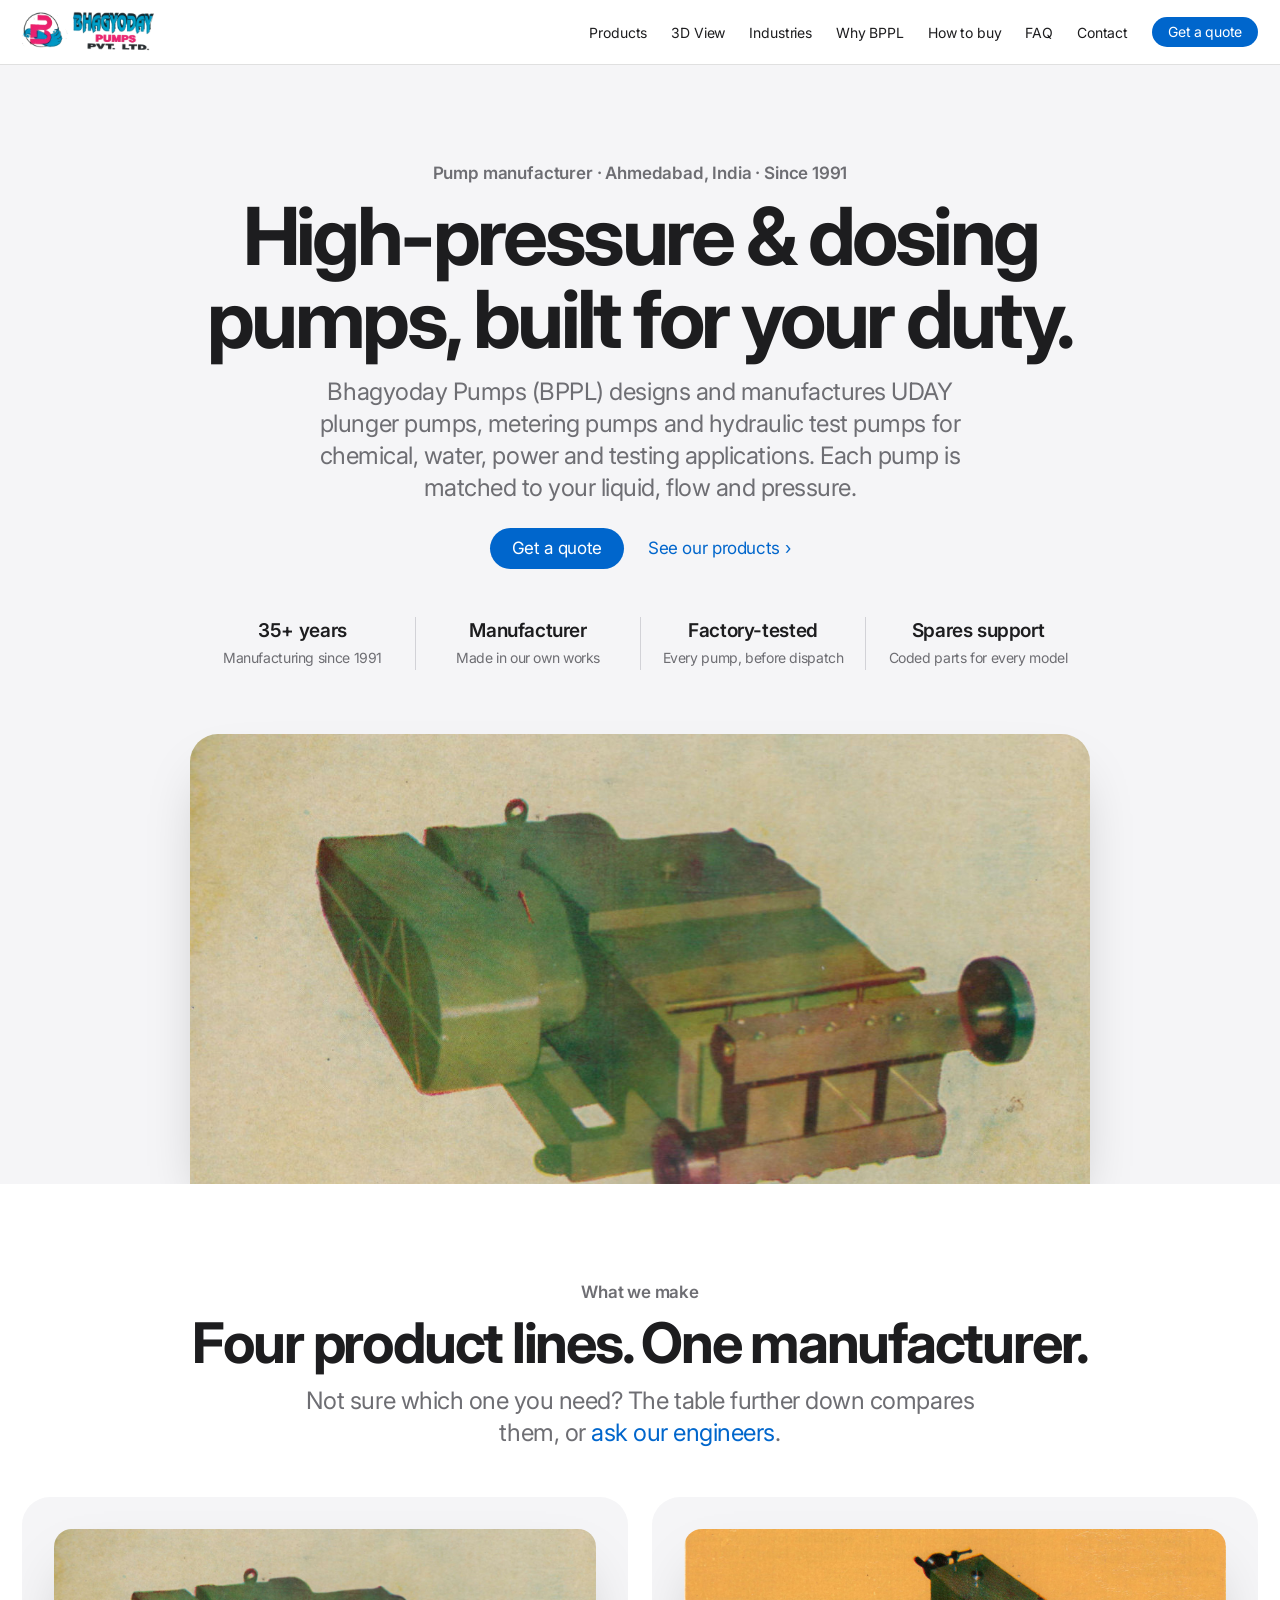
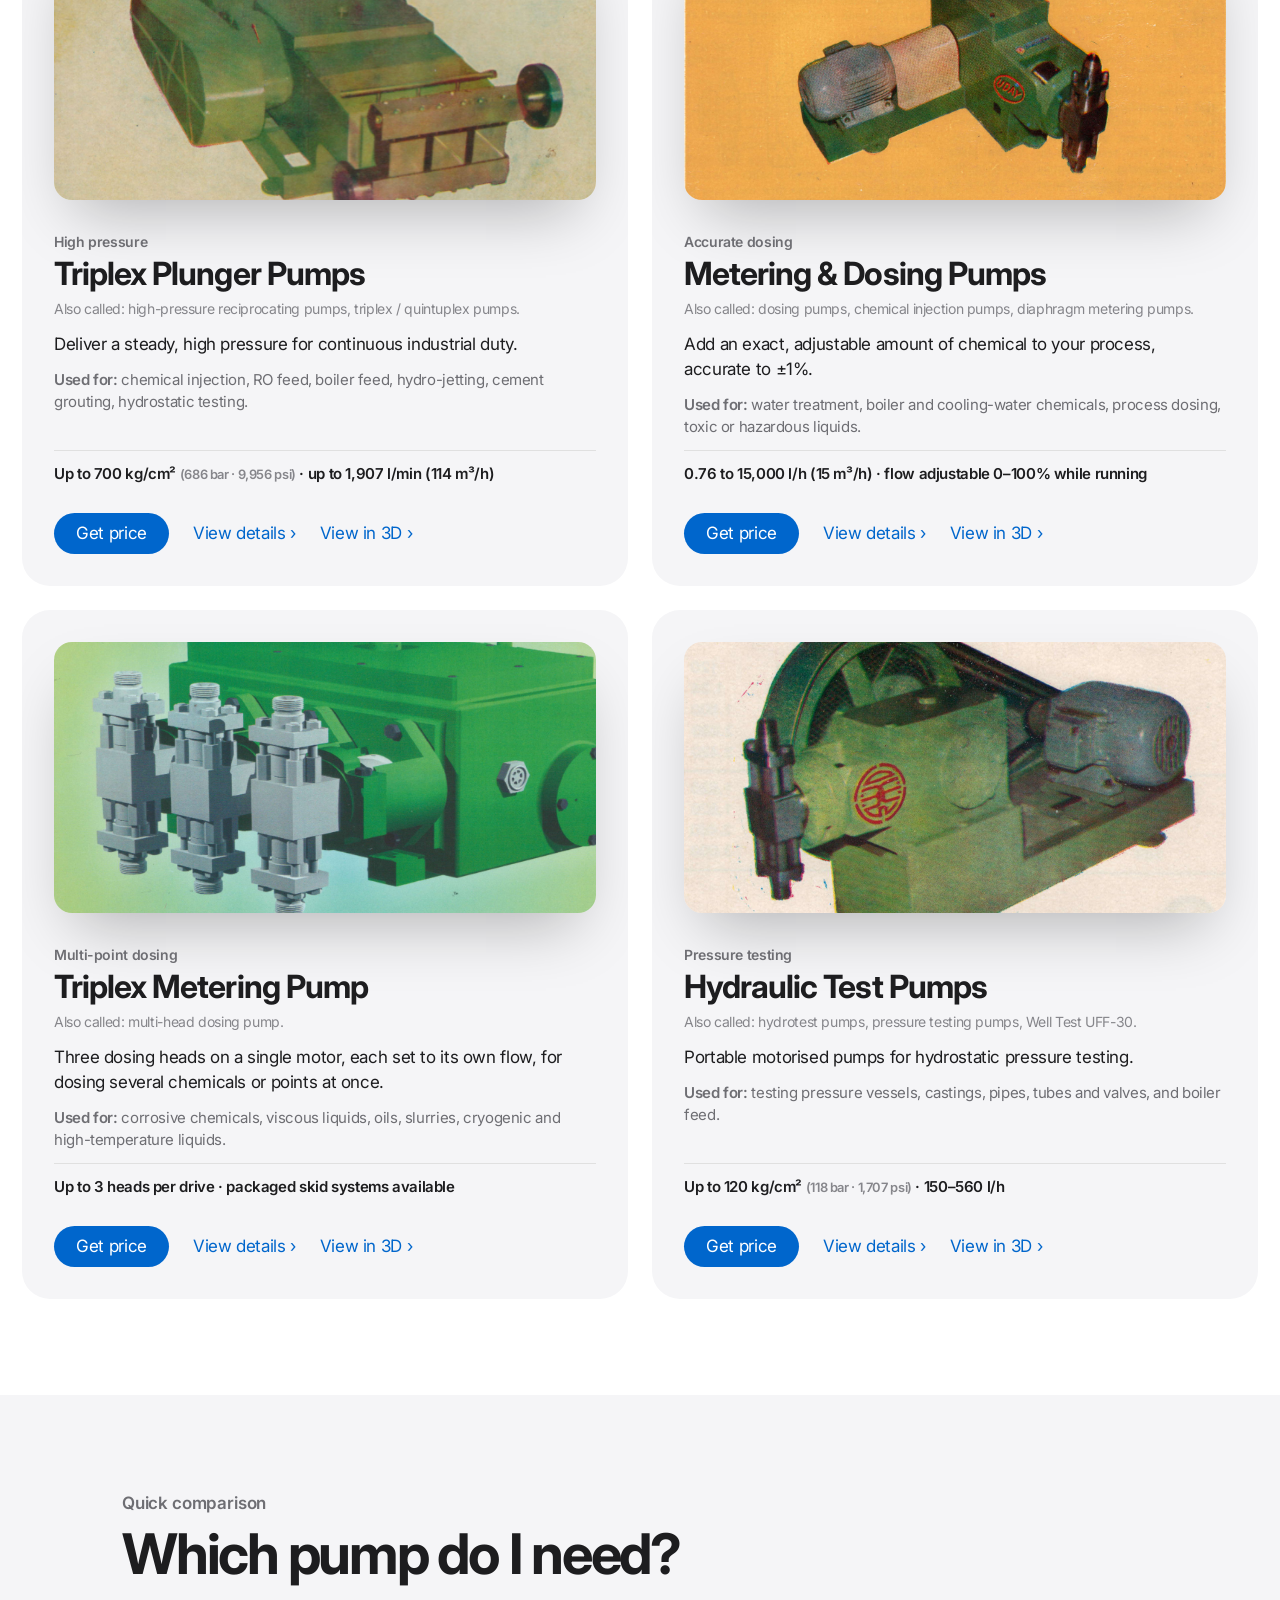
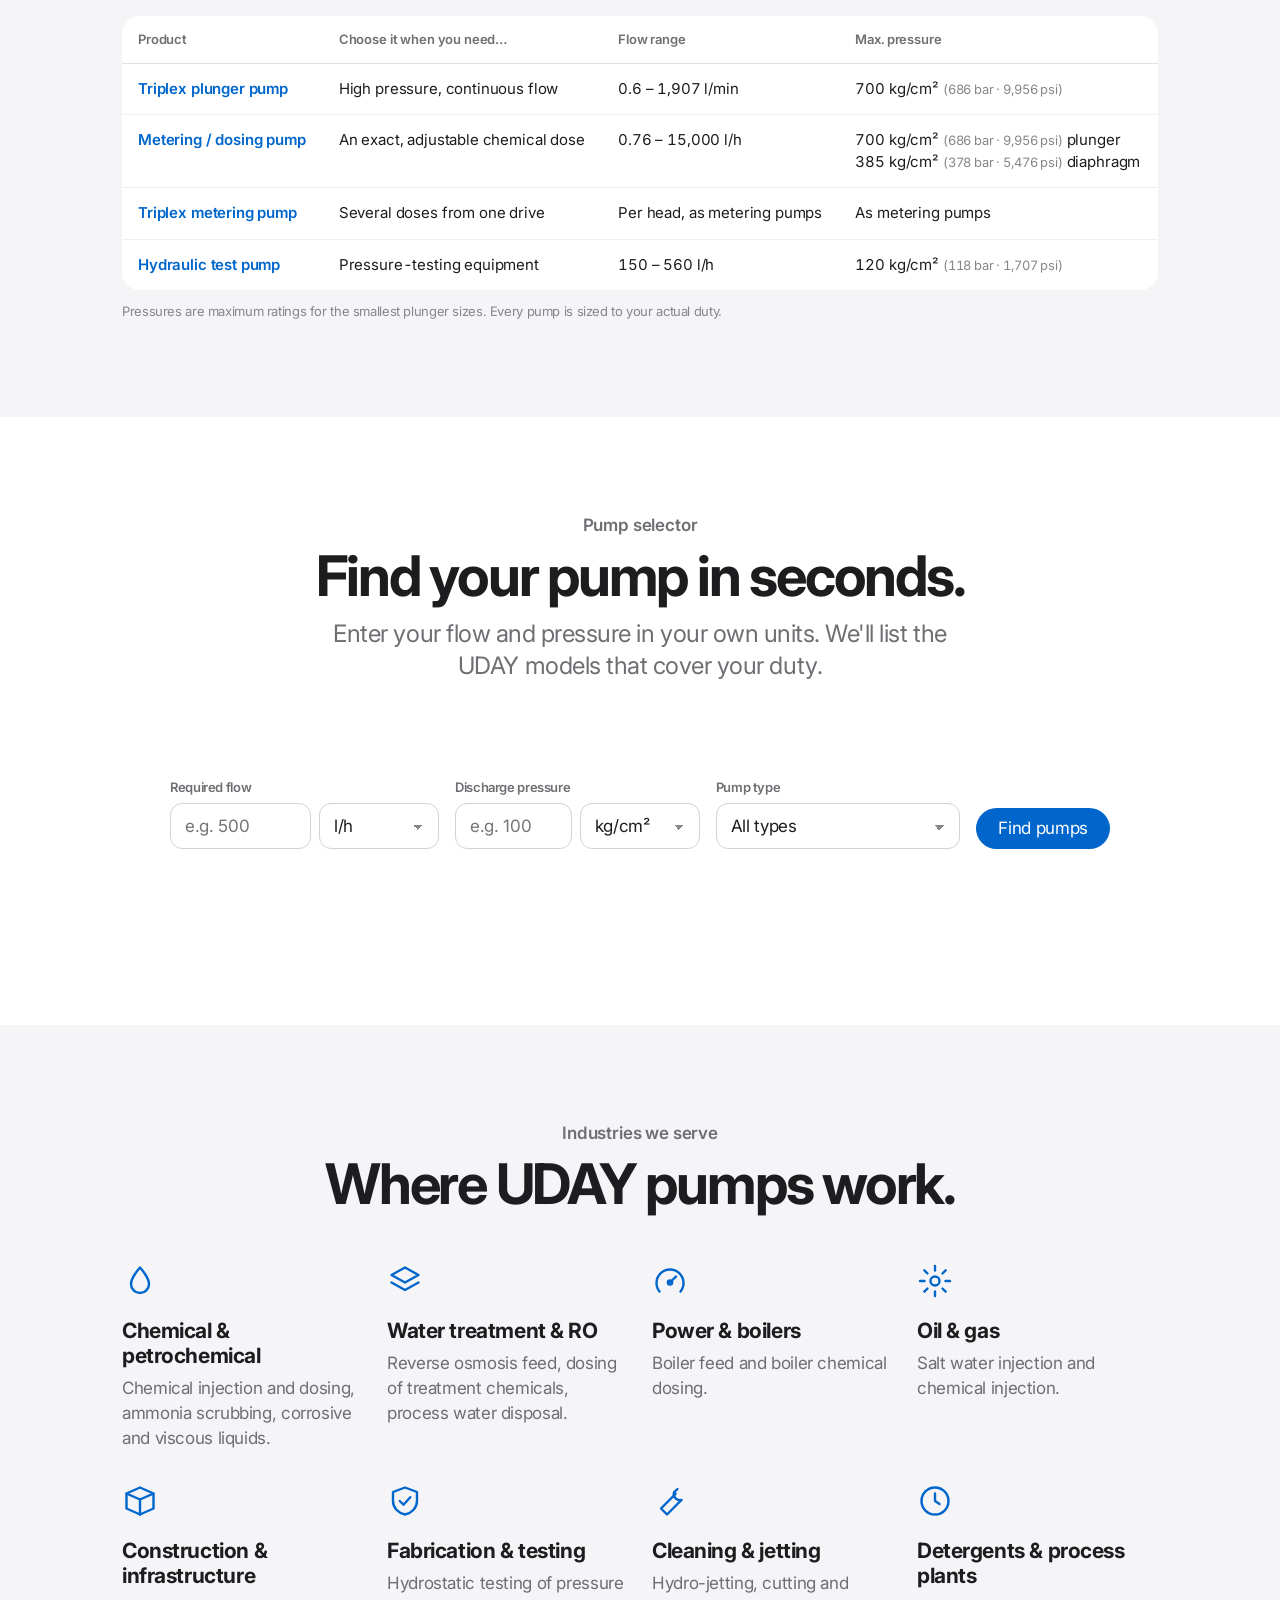
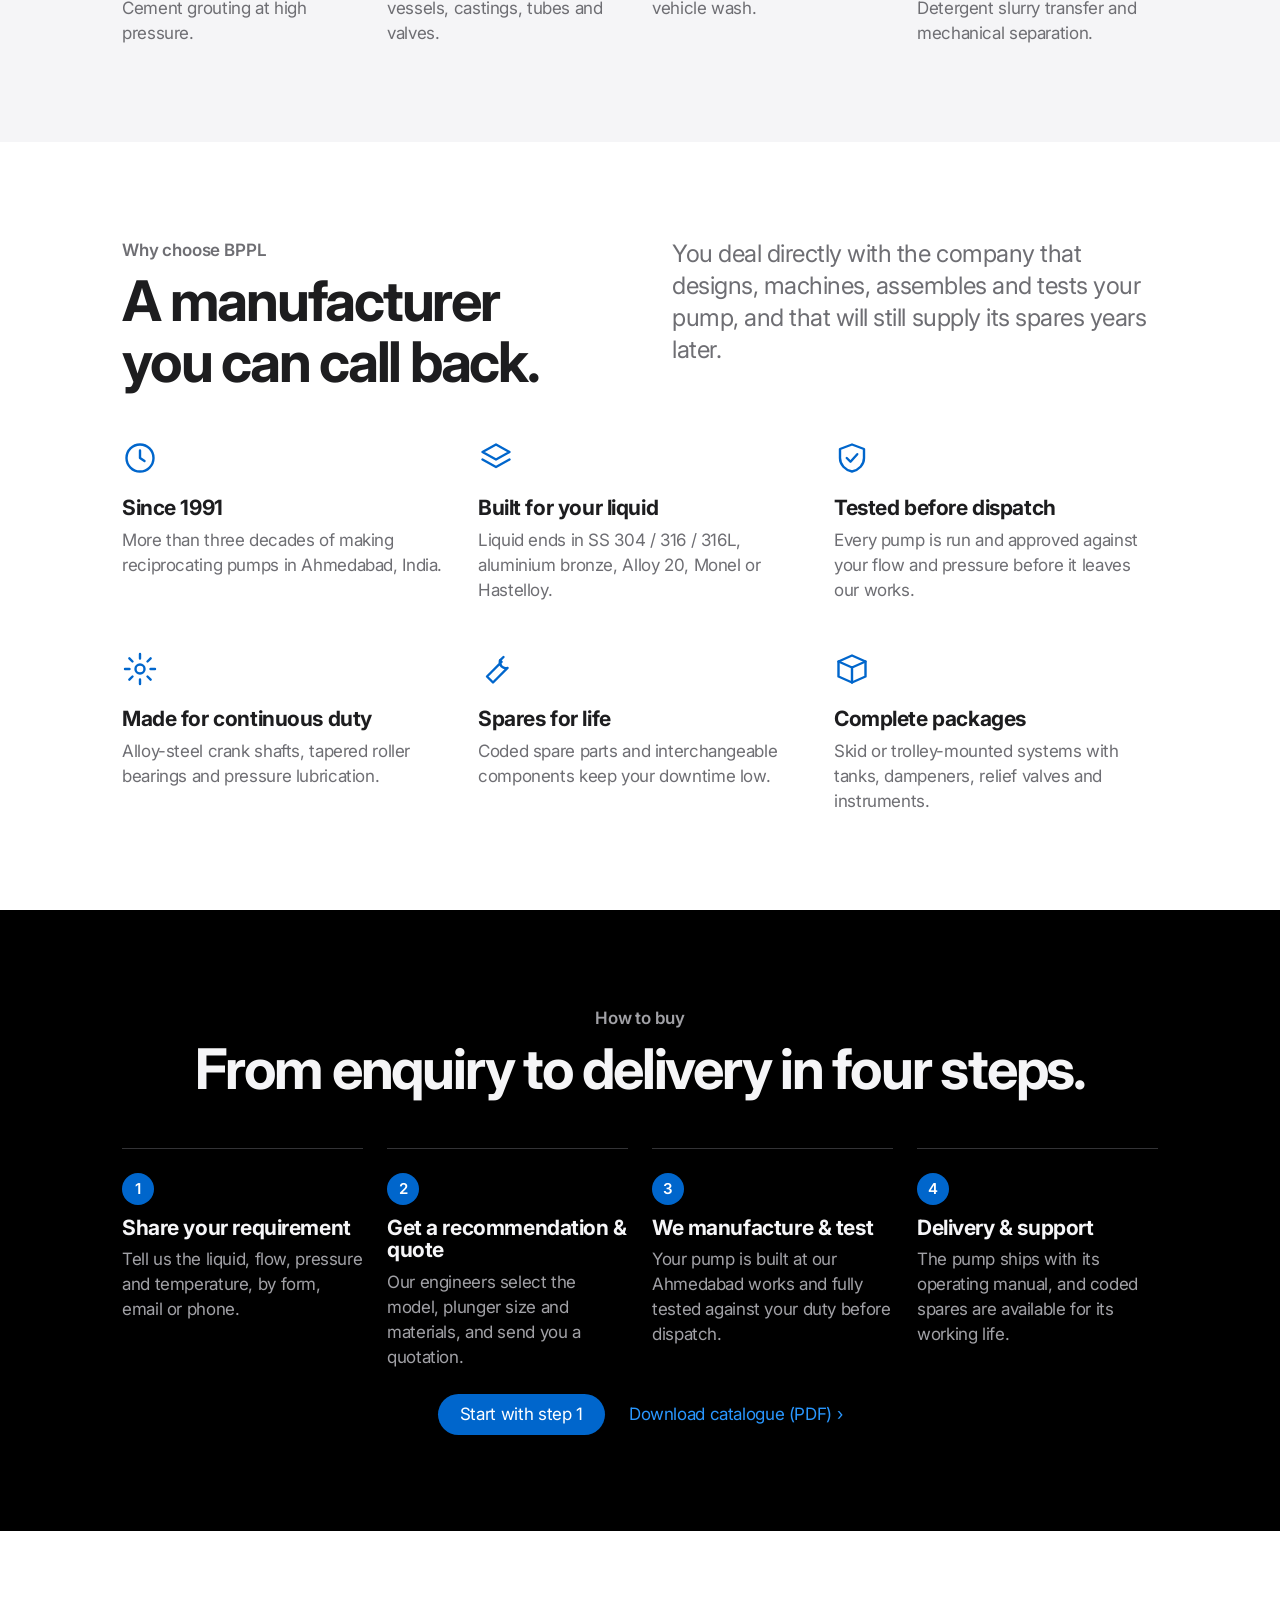
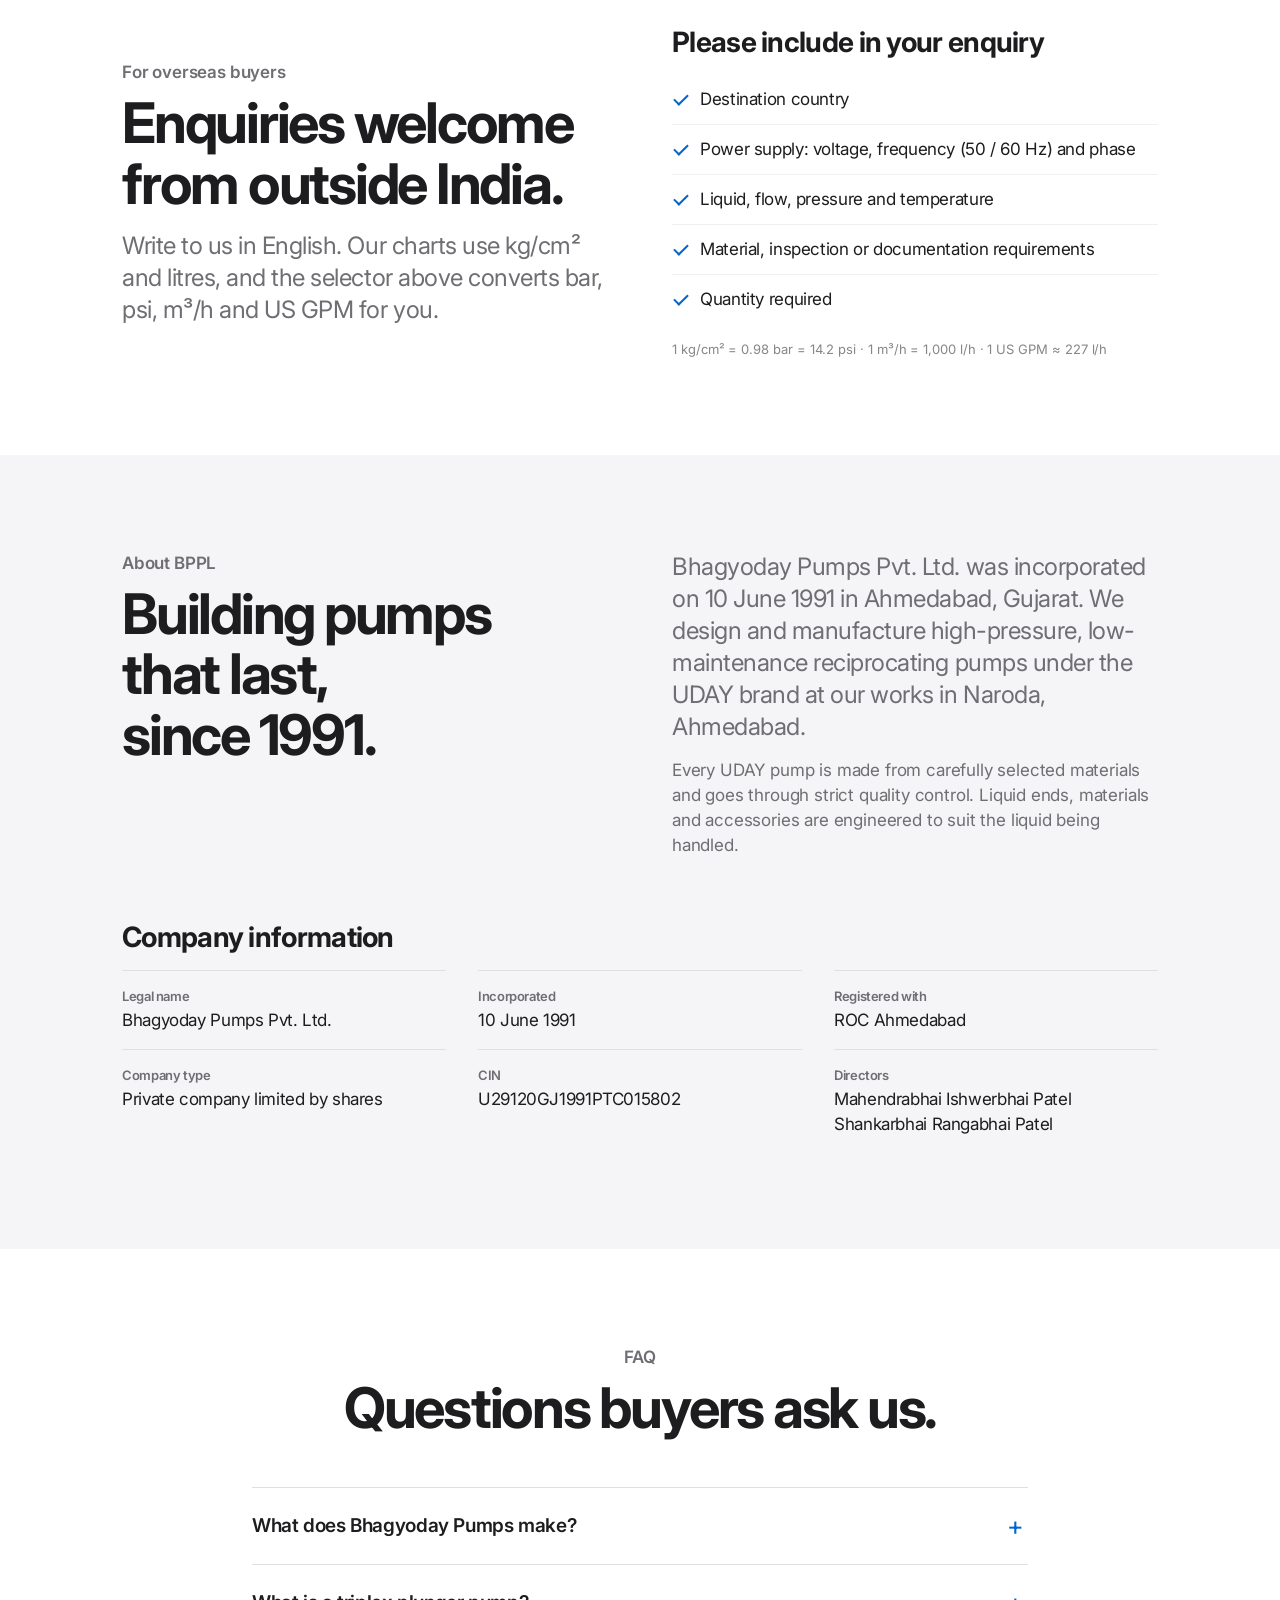
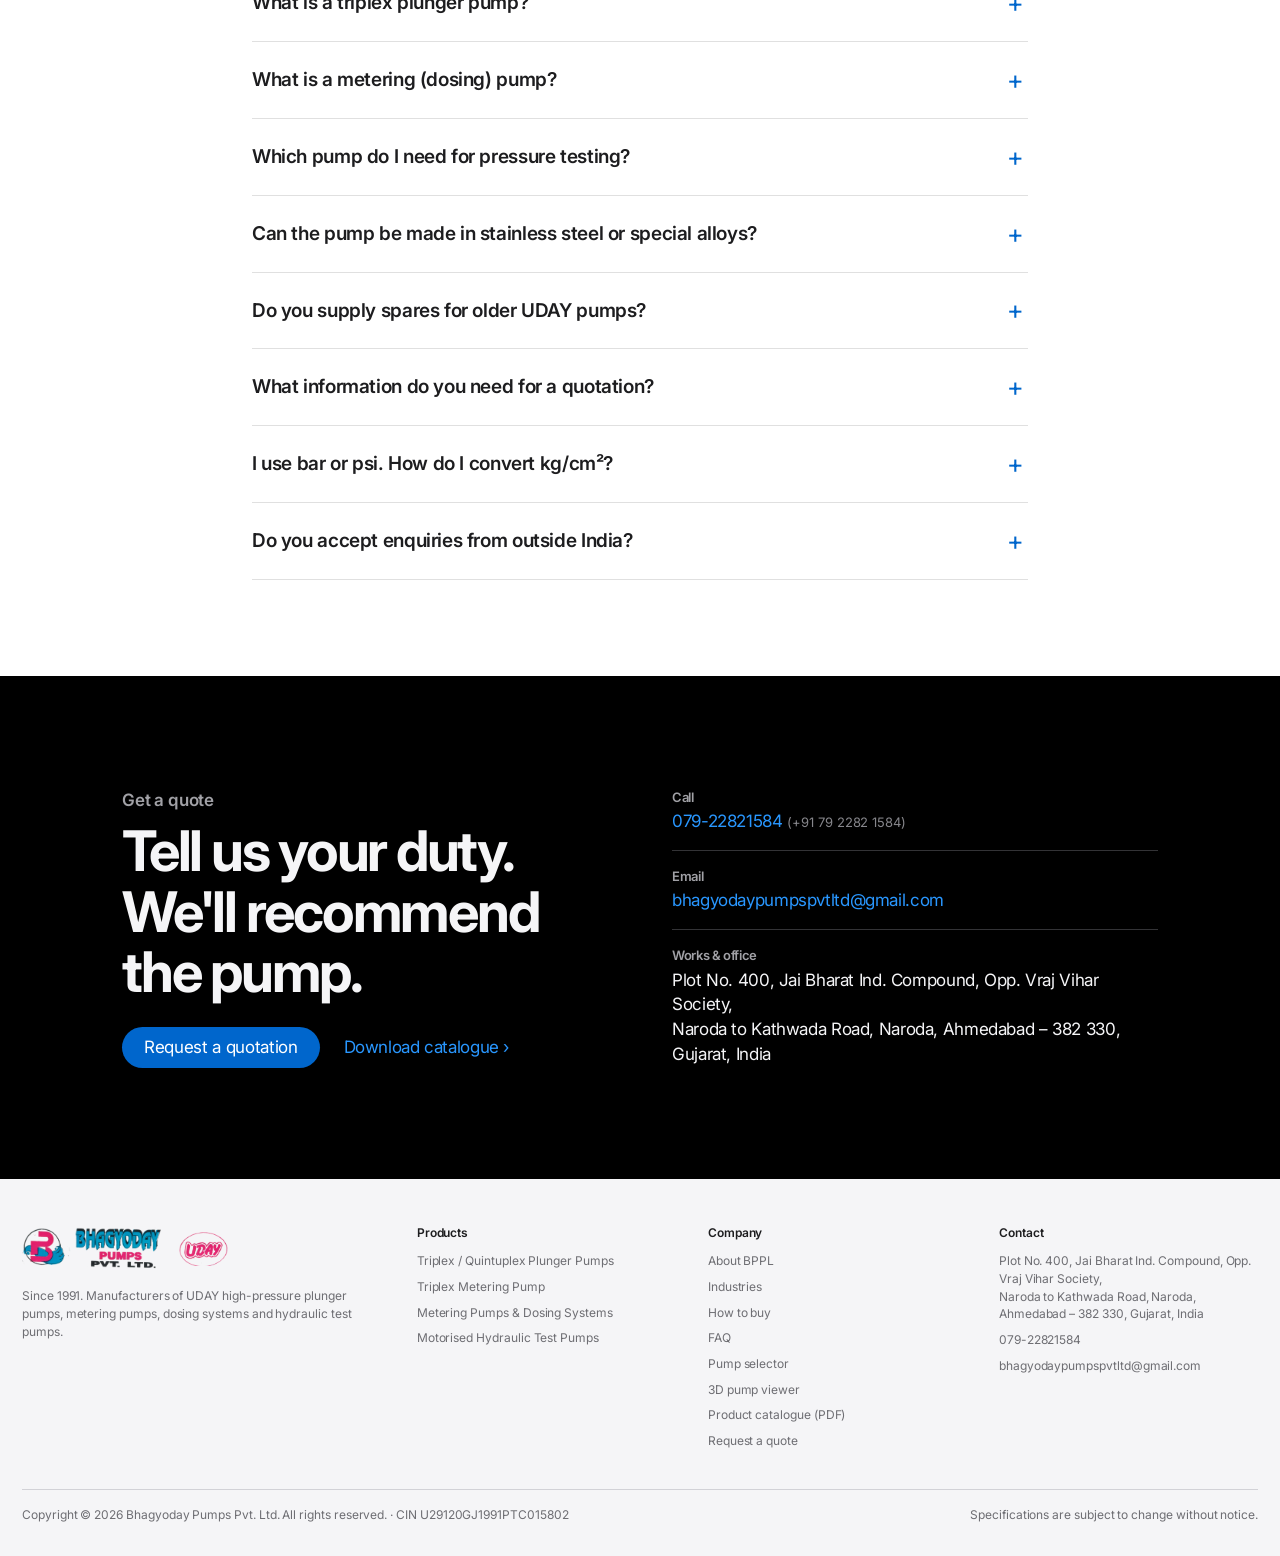
==== commit 21b45efd: "Add files via upload" ====
--- a/index.html
+++ b/index.html
@@ -14,7 +14,7 @@
 <nav class="nav" aria-label="Main"><div class="in">
 <a class="brand" href="index.html" aria-label="Bhagyoday Pumps Pvt. Ltd. home"><img src="logo_bppl.png" alt="Bhagyoday Pumps Pvt. Ltd." width="134" height="42"></a>
 <button class="menu-btn" aria-label="Menu" aria-expanded="false" aria-controls="menu"><svg width="22" height="22" viewBox="0 0 24 24" fill="none" stroke="currentColor" stroke-width="1.8" stroke-linecap="round"><path d="M4 8h16M4 16h16"/></svg></button>
-<ul id="menu"><li><a href="index.html#products">Products</a></li><li><a href="index.html#industries">Industries</a></li><li><a href="index.html#why">Why BPPL</a></li><li><a href="index.html#how">How to buy</a></li><li><a href="index.html#faq">FAQ</a></li><li><a href="contact.html">Contact</a></li></ul>
+<ul id="menu"><li><a href="index.html#products">Products</a></li><li><a href="3d-view.html">3D View</a></li><li><a href="index.html#industries">Industries</a></li><li><a href="index.html#why">Why BPPL</a></li><li><a href="index.html#how">How to buy</a></li><li><a href="index.html#faq">FAQ</a></li><li><a href="contact.html">Contact</a></li></ul>
 <a class="btn cta-desk" href="contact.html">Get a quote</a>
 </div></nav>
 <main>
@@ -47,7 +47,7 @@
     <p>Deliver a steady, high pressure for continuous industrial duty.</p>
     <p class="uses"><b>Used for:</b> chemical injection, RO feed, boiler feed, hydro-jetting, cement grouting, hydrostatic testing.</p>
     <p class="range">Up to 700 kg/cm² <span class='conv'>(686 bar · 9,956 psi)</span> · up to 1,907 l/min (114 m³/h)</p>
-    <div class="ctas"><a class="btn" href="contact.html?product=triplex">Get price</a><a class="link" href="triplex-plunger-pumps.html">View details</a></div>
+    <div class="ctas"><a class="btn" href="contact.html?product=triplex">Get price</a><a class="link" href="triplex-plunger-pumps.html">View details</a><a class="link" href="3d-view.html#triplex">View in 3D</a></div>
   </div>
 </article>
     <article class="pcard reveal">
@@ -59,7 +59,7 @@
     <p>Add an exact, adjustable amount of chemical to your process, accurate to ±1%.</p>
     <p class="uses"><b>Used for:</b> water treatment, boiler and cooling-water chemicals, process dosing, toxic or hazardous liquids.</p>
     <p class="range">0.76 to 15,000 l/h (15 m³/h) · flow adjustable 0–100% while running</p>
-    <div class="ctas"><a class="btn" href="contact.html?product=metering">Get price</a><a class="link" href="metering-pumps.html">View details</a></div>
+    <div class="ctas"><a class="btn" href="contact.html?product=metering">Get price</a><a class="link" href="metering-pumps.html">View details</a><a class="link" href="3d-view.html#metering">View in 3D</a></div>
   </div>
 </article>
     <article class="pcard reveal">
@@ -71,7 +71,7 @@
     <p>Three dosing heads on a single motor, each set to its own flow, for dosing several chemicals or points at once.</p>
     <p class="uses"><b>Used for:</b> corrosive chemicals, viscous liquids, oils, slurries, cryogenic and high-temperature liquids.</p>
     <p class="range">Up to 3 heads per drive · packaged skid systems available</p>
-    <div class="ctas"><a class="btn" href="contact.html?product=triplex-metering">Get price</a><a class="link" href="triplex-metering-pump.html">View details</a></div>
+    <div class="ctas"><a class="btn" href="contact.html?product=triplex-metering">Get price</a><a class="link" href="triplex-metering-pump.html">View details</a><a class="link" href="3d-view.html#triplex-metering">View in 3D</a></div>
   </div>
 </article>
     <article class="pcard reveal">
@@ -83,7 +83,7 @@
     <p>Portable motorised pumps for hydrostatic pressure testing.</p>
     <p class="uses"><b>Used for:</b> testing pressure vessels, castings, pipes, tubes and valves, and boiler feed.</p>
     <p class="range">Up to 120 kg/cm² <span class='conv'>(118 bar · 1,707 psi)</span> · 150–560 l/h</p>
-    <div class="ctas"><a class="btn" href="contact.html?product=test-pump">Get price</a><a class="link" href="hydraulic-test-pumps.html">View details</a></div>
+    <div class="ctas"><a class="btn" href="contact.html?product=test-pump">Get price</a><a class="link" href="hydraulic-test-pumps.html">View details</a><a class="link" href="3d-view.html#test-pump">View in 3D</a></div>
   </div>
 </article>
   </div>
@@ -185,7 +185,7 @@
   <div><div class="logos"><img src="logo_bppl.png" alt="Bhagyoday Pumps Pvt. Ltd."><img src="logo_uday.png" alt="UDAY"></div>
   <p>Since 1991. Manufacturers of UDAY high-pressure plunger pumps, metering pumps, dosing systems and hydraulic test pumps.</p></div>
   <div><h4>Products</h4><ul><li><a href="triplex-plunger-pumps.html">Triplex / Quintuplex Plunger Pumps</a></li><li><a href="triplex-metering-pump.html">Triplex Metering Pump</a></li><li><a href="metering-pumps.html">Metering Pumps & Dosing Systems</a></li><li><a href="hydraulic-test-pumps.html">Motorised Hydraulic Test Pumps</a></li></ul></div>
-  <div><h4>Company</h4><ul><li><a href="index.html#about">About BPPL</a></li><li><a href="index.html#industries">Industries</a></li><li><a href="index.html#how">How to buy</a></li><li><a href="index.html#faq">FAQ</a></li><li><a href="index.html#selector">Pump selector</a></li>
+  <div><h4>Company</h4><ul><li><a href="index.html#about">About BPPL</a></li><li><a href="index.html#industries">Industries</a></li><li><a href="index.html#how">How to buy</a></li><li><a href="index.html#faq">FAQ</a></li><li><a href="index.html#selector">Pump selector</a></li><li><a href="3d-view.html">3D pump viewer</a></li>
   <li><a href="BPPL-Product-Catalogue.pdf" download>Product catalogue (PDF)</a></li><li><a href="contact.html">Request a quote</a></li></ul></div>
   <div><h4>Contact</h4><ul><li>Plot No. 400, Jai Bharat Ind. Compound, Opp. Vraj Vihar Society,<br>Naroda to Kathwada Road, Naroda, Ahmedabad – 382 330, Gujarat, India</li><li><a href="tel:+917922821584">079-22821584</a></li>
   <li><a href="mailto:bhagyodaypumpspvtltd@gmail.com">bhagyodaypumpspvtltd@gmail.com</a></li></ul></div>
--- a/styles.css
+++ b/styles.css
@@ -347,3 +347,29 @@
 }
 .balance{text-wrap:balance;max-width:980px;margin-left:auto;margin-right:auto}
 h1,h2{text-wrap:balance}
+
+/* ================= 3D viewer ================= */
+.v3d-wrap{padding:0 0 var(--s9)}
+.v3d-tabs{margin:0 0 var(--s4)}
+.v3d-stage{position:relative;height:min(68vh,640px);min-height:380px;border-radius:var(--r-xl);overflow:hidden;
+  background:radial-gradient(ellipse at 50% 35%,#ffffff 0%,#f5f5f7 60%,#ececf0 100%);touch-action:none}
+.v3d-stage canvas{display:block;width:100%;height:100%;cursor:grab}
+.v3d-stage canvas:active{cursor:grabbing}
+.v3d-labels{position:absolute;inset:0;pointer-events:none}
+.v3d-label{display:inline-flex;align-items:center;gap:6px;font:600 12px/1 var(--font);letter-spacing:-.01em;color:var(--text);
+  background:rgba(255,255,255,.92);border:1px solid var(--hairline);border-radius:var(--r-pill);padding:6px 10px;white-space:nowrap}
+.v3d-label .dot{width:6px;height:6px;border-radius:50%;background:var(--primary)}
+.v3d-loading,.v3d-fallback{position:absolute;inset:0;display:grid;place-items:center;color:var(--text-2);margin:0}
+.v3d-tools{position:absolute;left:var(--s4);right:var(--s4);bottom:var(--s4);display:flex;flex-wrap:wrap;gap:var(--s2);justify-content:center;z-index:2}
+.chip-btn{font:400 14px var(--font);letter-spacing:-.01em;color:var(--text);background:rgba(255,255,255,.9);border:1px solid #d2d2d7;
+  border-radius:var(--r-pill);padding:8px 16px;cursor:pointer;-webkit-backdrop-filter:blur(12px);backdrop-filter:blur(12px)}
+.chip-btn[aria-pressed=true]{background:var(--primary);border-color:var(--primary);color:#fff}
+.chip-btn:active{transform:scale(.97)}
+.v3d-info{display:grid;grid-template-columns:1.3fr 1fr;gap:var(--s5) var(--s7);align-items:start;margin-top:var(--s6)}
+.v3d-info[hidden]{display:none}
+.v3d-info .ctas{grid-column:1/-1;margin-top:0}
+.v3d-specs{margin:0}
+.v3d-specs>div{display:flex;justify-content:space-between;gap:var(--s4);padding:var(--s3) 0;border-top:1px solid var(--hairline)}
+.v3d-specs dt{color:var(--text-2)}
+.v3d-specs dd{margin:0;font-weight:600}
+@media (max-width:820px){.v3d-info{grid-template-columns:1fr}.v3d-stage{height:min(62vh,500px);min-height:340px}.v3d-tabs{max-width:100%}.v3d-label{font-size:11px;padding:5px 8px}}
